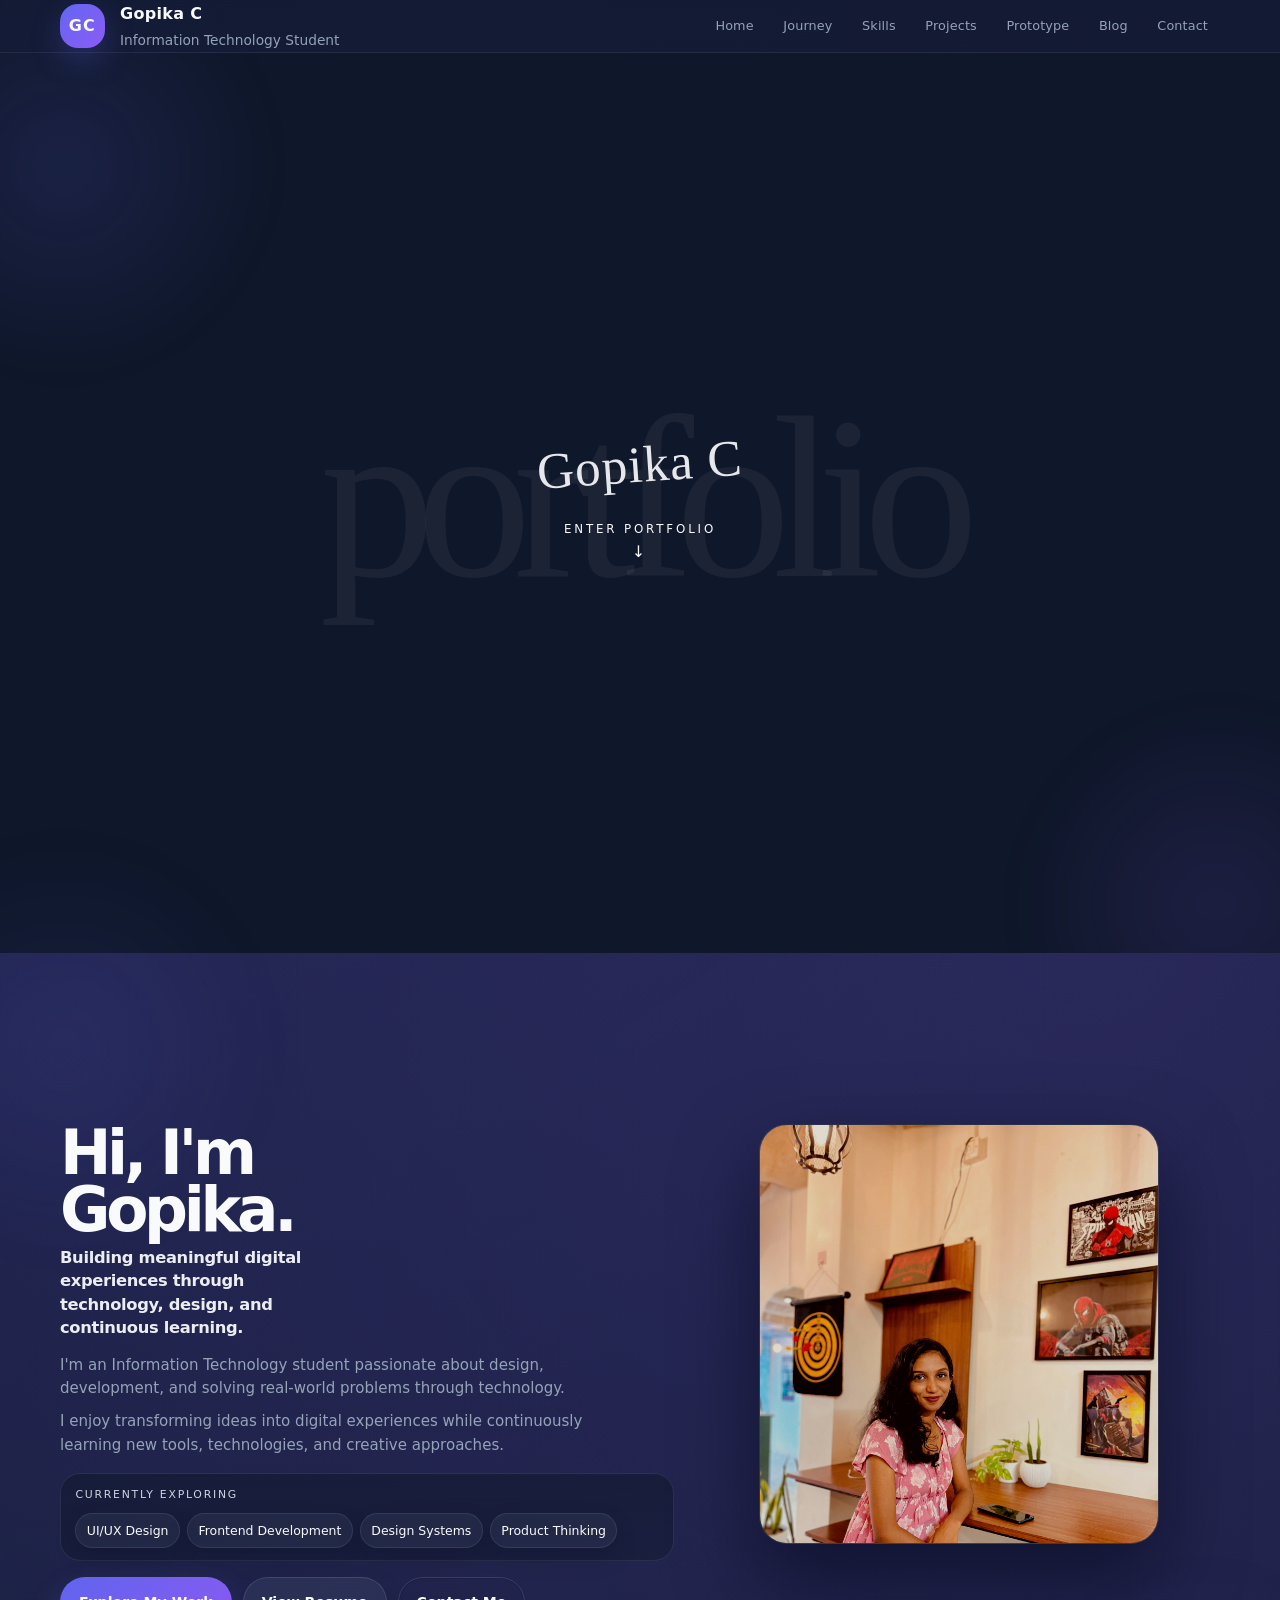
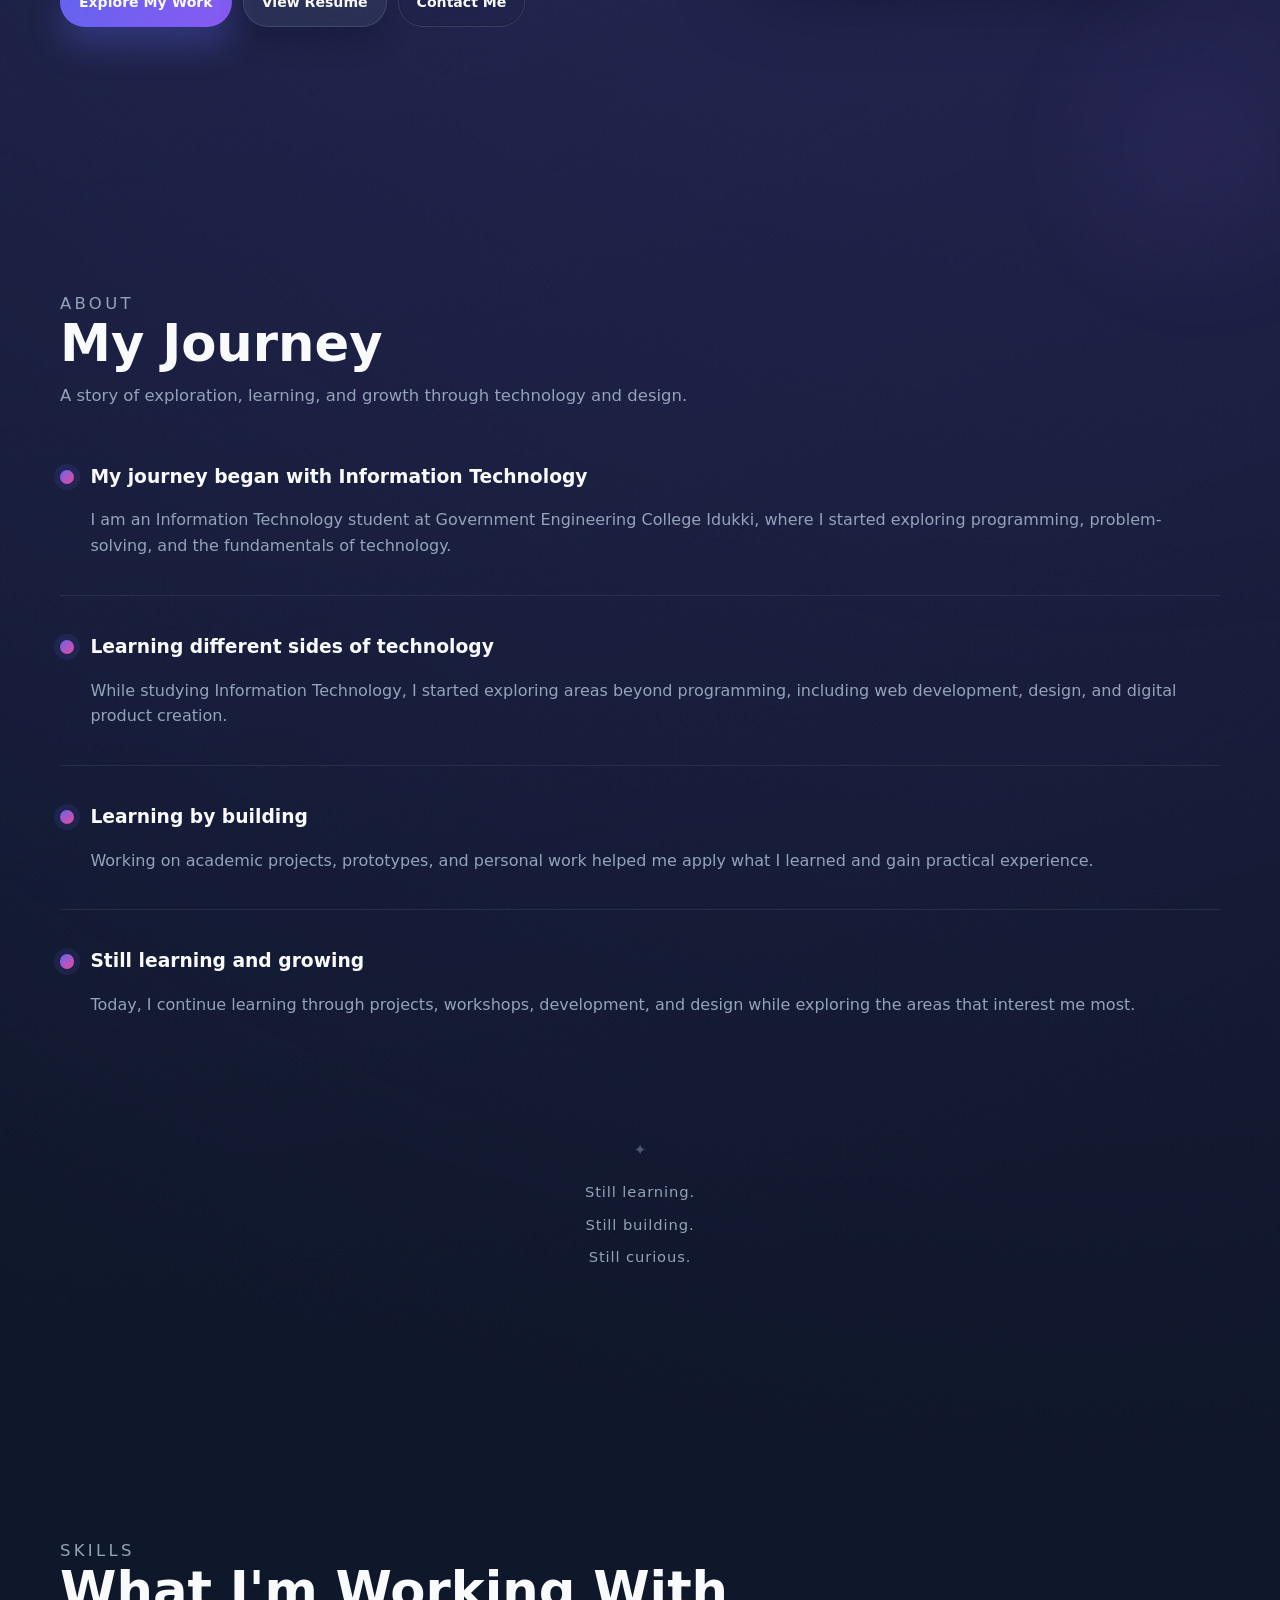
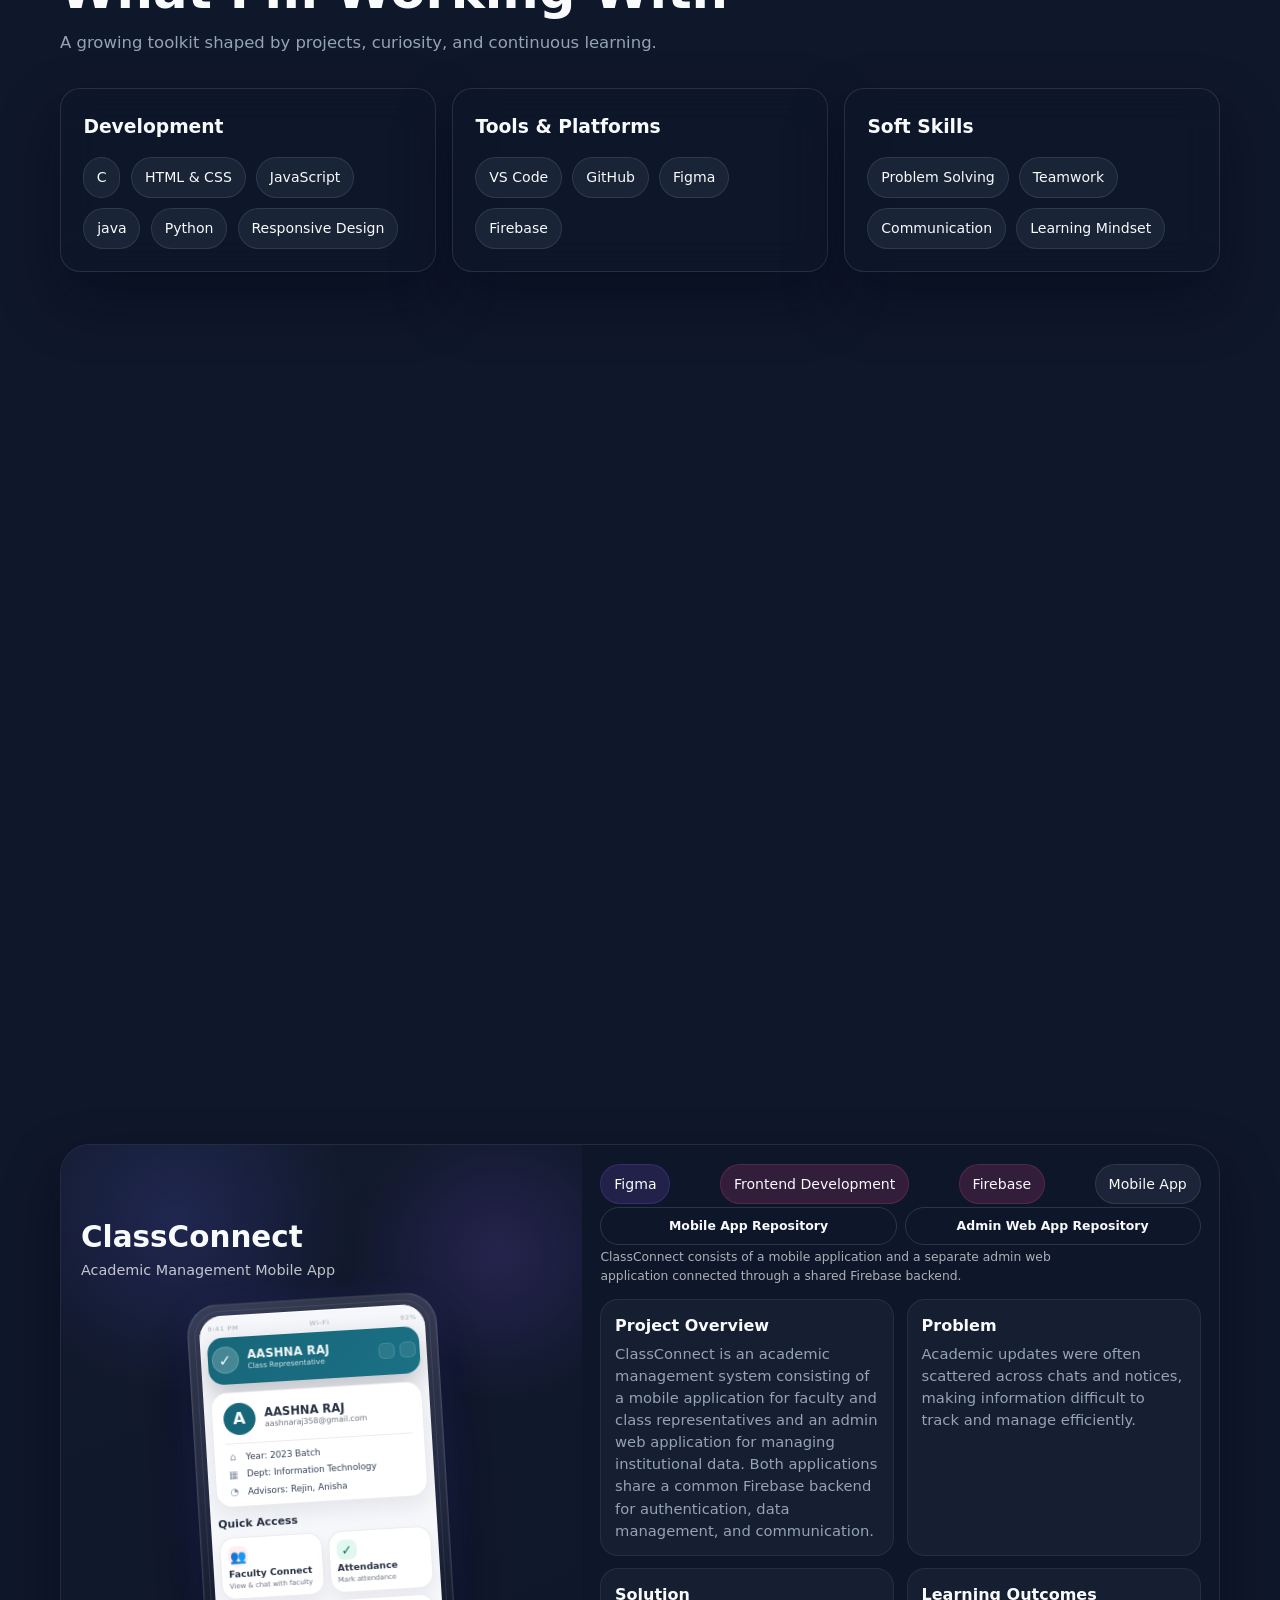
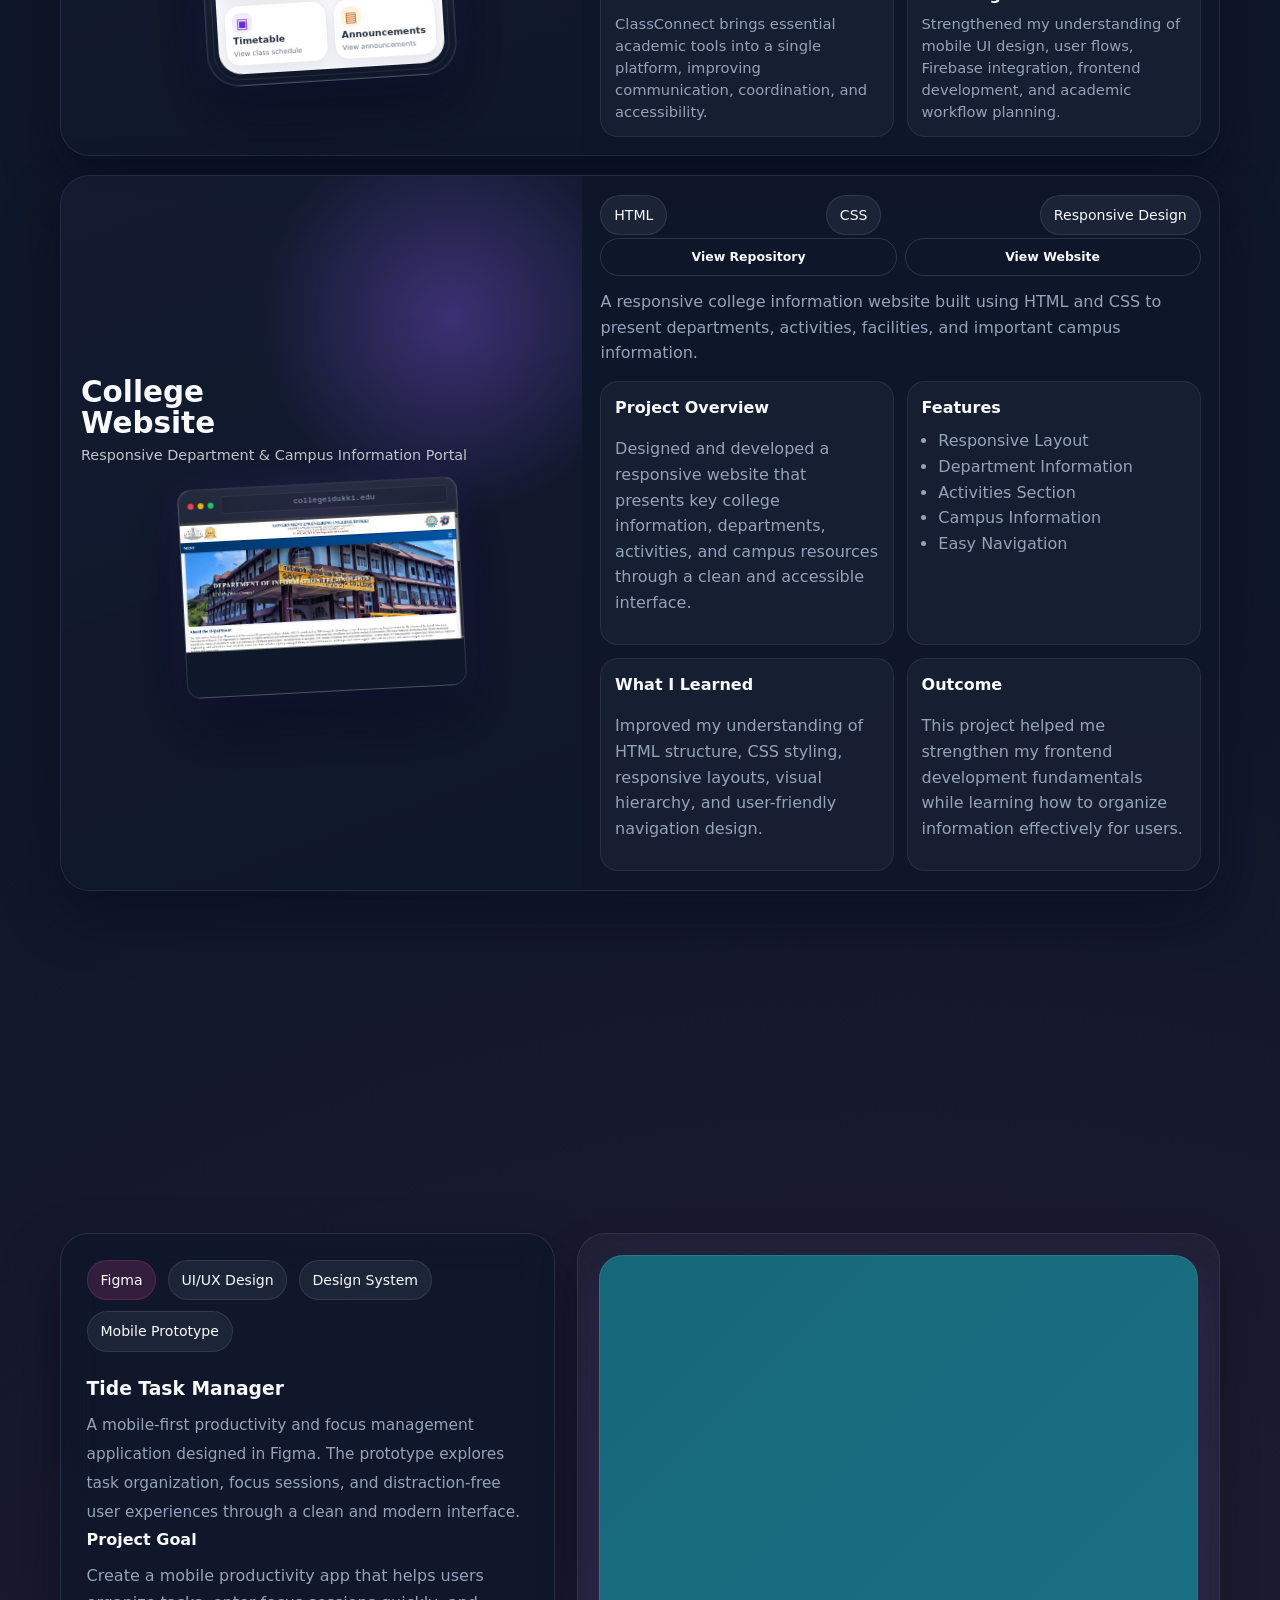
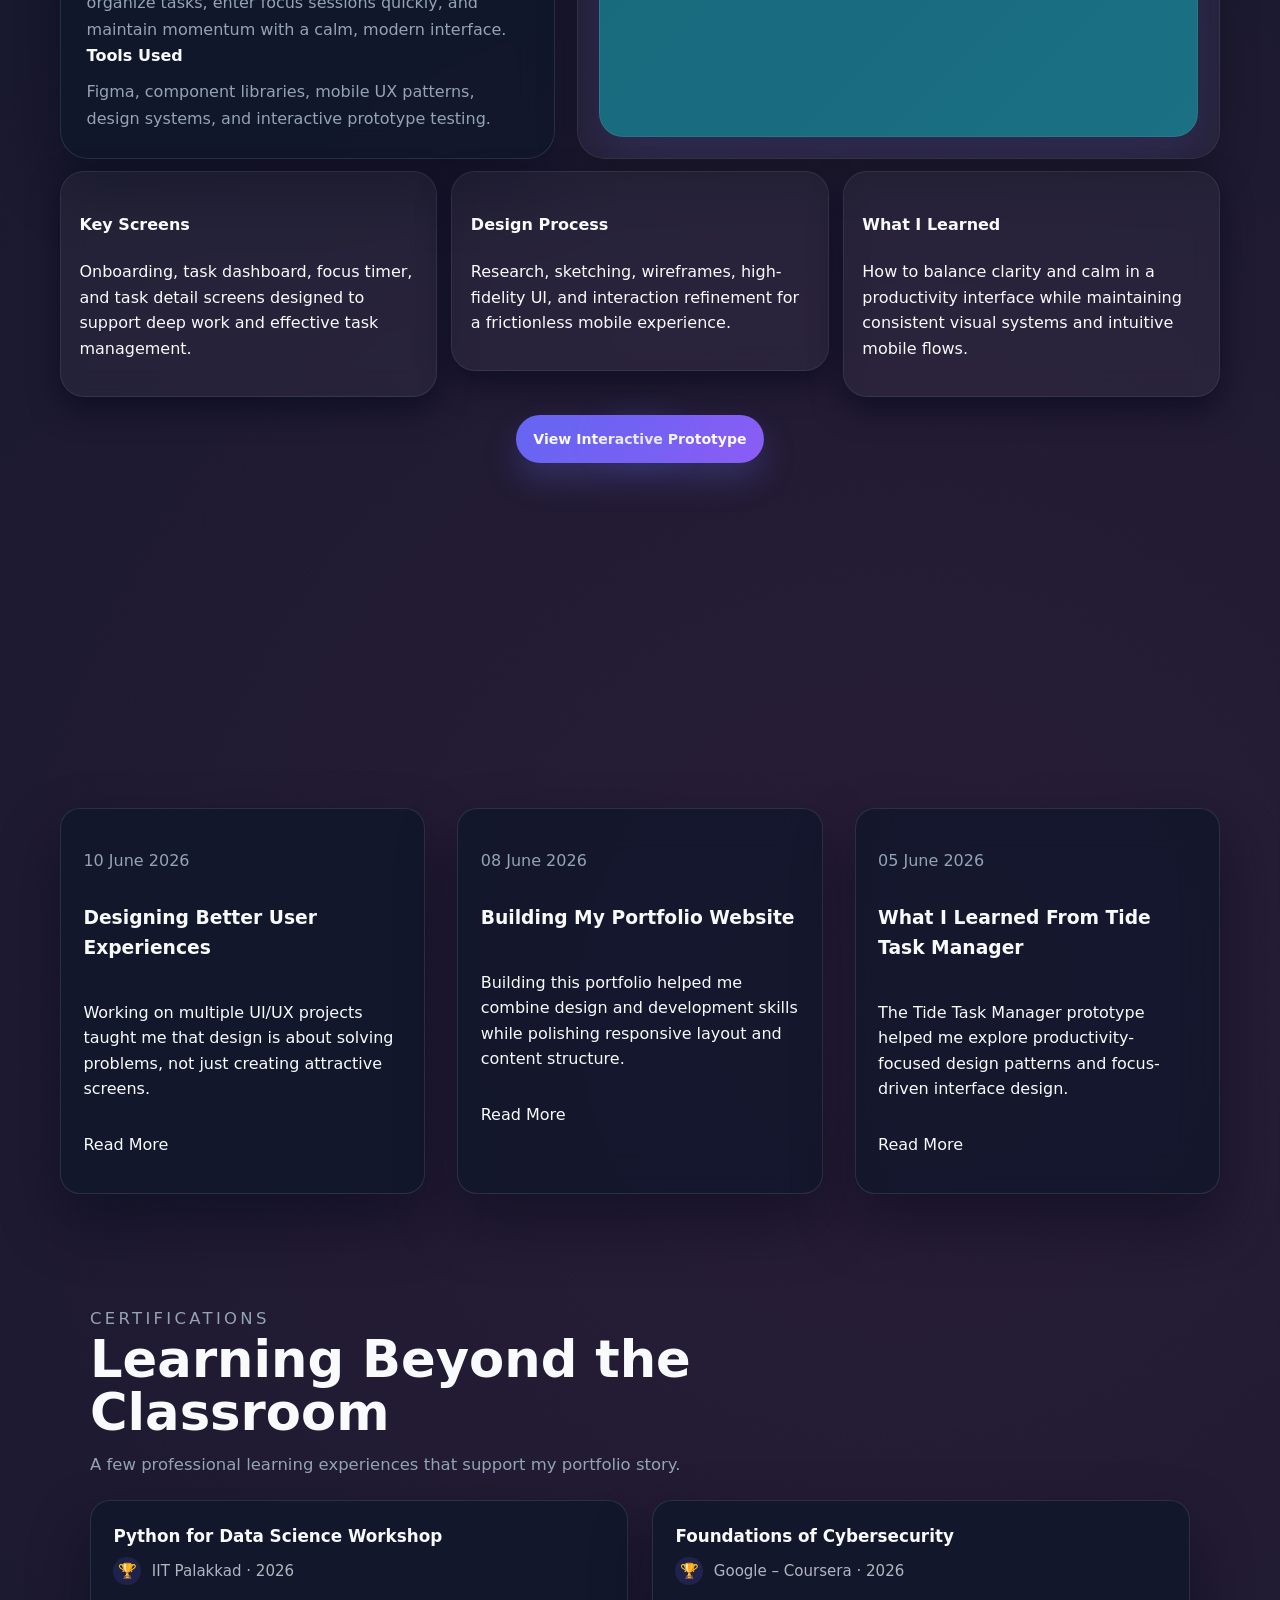
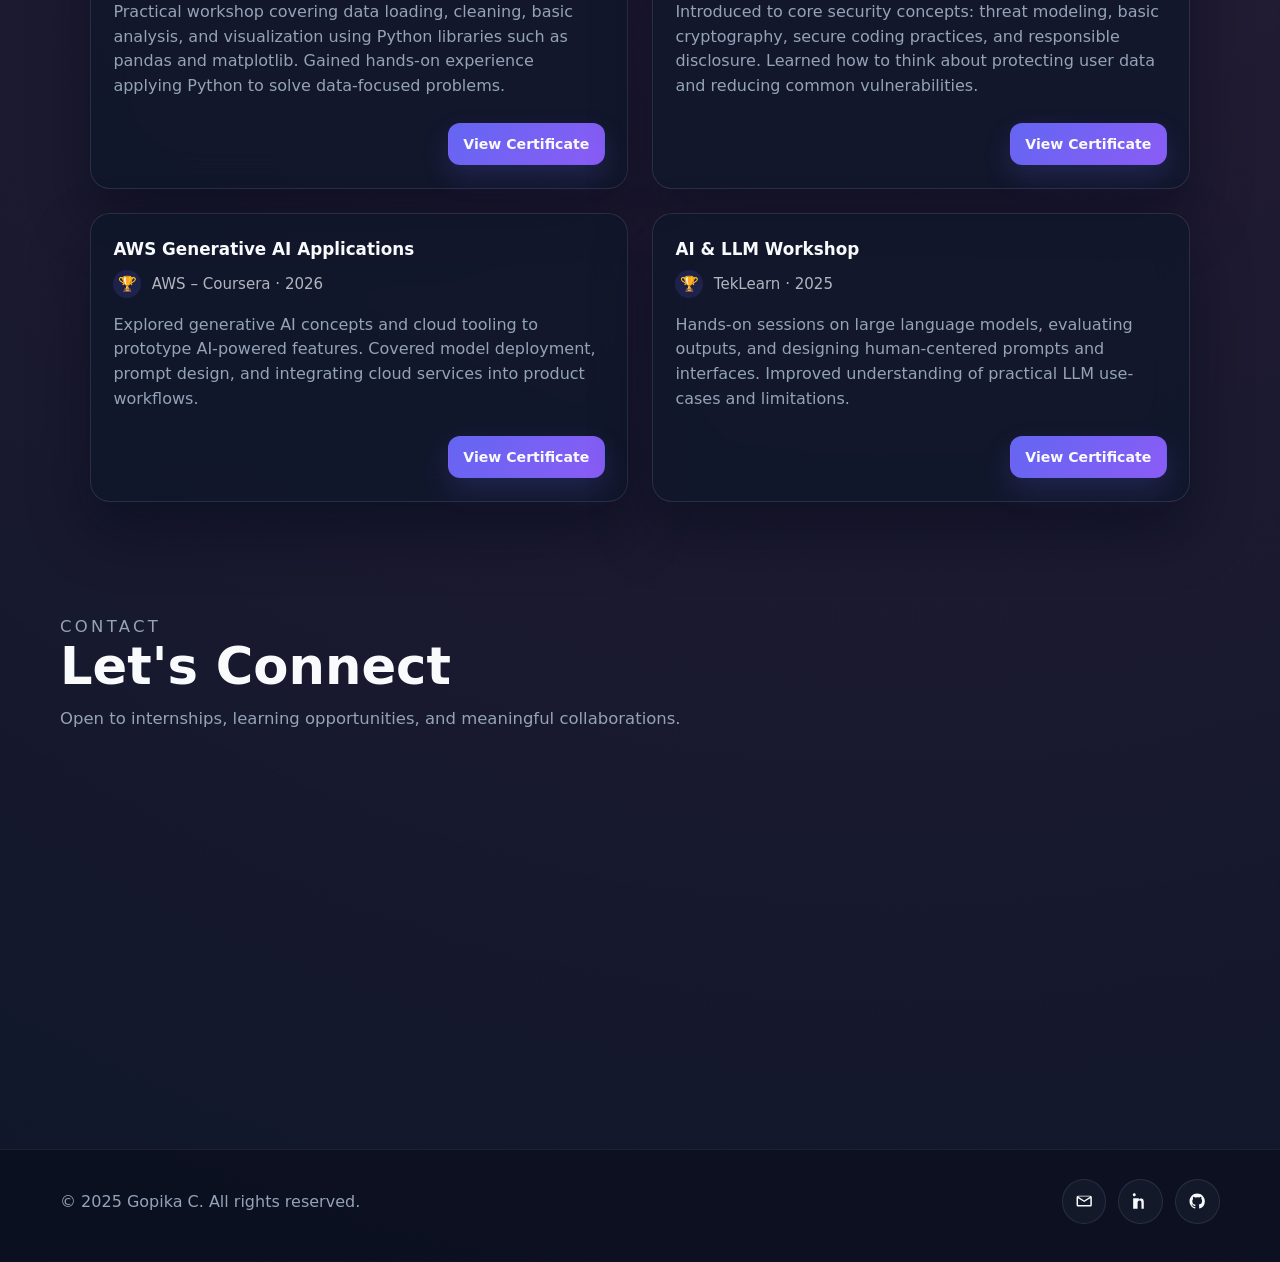
==== index.html @ 1e2a03e3 "Initial portfolio" ====
<!DOCTYPE html>
<html lang="en">
<head>
  <meta charset="UTF-8" />
  <meta name="viewport" content="width=device-width, initial-scale=1.0" />
  <meta name="description" content="Gopika C Portfolio - Information Technology student exploring UI/UX design, frontend development, and digital product creation." />
  <title>Gopika C Portfolio</title>
  <link rel="stylesheet" href="style.css" />
</head>
<body>
  <div id="loader" class="loader" aria-hidden="true">
    <div class="loader__ring"></div>
    <p>Gopika C Portfolio</p>
  </div>

  <a class="skip-link" href="#main-content">Skip to content</a>

  <header class="site-header" id="top">
    <div class="container header-inner">
      <a class="brand" href="#hero" aria-label="Go to top">
        <span class="brand-mark">GC</span>
        <span class="brand-text">
          <strong>Gopika C</strong>
          <span>Information Technology Student</span>
        </span>
      </a>

      <button class="nav-toggle" type="button" aria-expanded="false" aria-controls="primary-navigation">
        <span></span>
        <span></span>
        <span></span>
        <span class="sr-only">Toggle navigation</span>
      </button>

      <nav class="site-nav" id="primary-navigation" aria-label="Primary navigation">
        <a href="#hero" class="nav-link active">Home</a>
        <a href="#about" class="nav-link">Journey</a>
        <a href="#skills" class="nav-link">Skills</a>
        <a href="#projects" class="nav-link">Projects</a>
        <a href="#prototype" class="nav-link">Prototype</a>
        <a href="#blog" class="nav-link">Blog</a>
        <a href="#contact" class="nav-link">Contact</a>
      </nav>
    </div>
  </header>

  <main id="main-content">
    <section class="cover-section" id="cover" aria-label="Portfolio cover">
      <div class="cover-layout">
        <!-- <p class="cover-kicker">Portfolio 2026</p> -->
        <p class="background-text" aria-hidden="true">portfolio</p>

        <div class="cover-copy">
          <p class="cover-signature">Gopika C</p>
          <a class="enter-btn" href="#hero">
            <span>Enter Portfolio</span>
            <span class="arrow">↓</span>
          </a>
        </div>
      </div>
    </section>

    <section class="hero section" id="hero">
      <div class="container hero-grid">
        <div class="hero-copy reveal">
          <!-- <p class="hero-badge">Information Technology Student • UI/UX Explorer • Frontend Learner</p> -->
          <h1 class="hero-title"> 
            <span class="hero-title__eyebrow">Hi, I'm Gopika.</span>
            <span class="hero-title__lead">Building meaningful digital experiences through technology, design, and continuous learning.</span>
          </h1>
          <div class="hero-intro">
            <p>I'm an Information Technology student passionate about design, development, and solving real-world problems through technology.</p>
            <p>I enjoy transforming ideas into digital experiences while continuously learning new tools, technologies, and creative approaches.</p>
          </div>

          <div class="hero-exploring" aria-label="Currently exploring">
            <p>Currently Exploring</p>
            <ul>
              <li>UI/UX Design</li>
              <li>Frontend Development</li>
              <li>Design Systems</li>
              <li>Product Thinking</li>
            </ul>
          </div>

          <div class="hero-actions">
            <a class="btn hero-btn hero-btn--primary" href="#projects">Explore My Work</a>
            <a class="btn hero-btn hero-btn--secondary" href="assets/resume.pdf" target="_blank" rel="noopener">
              View Resume
            </a>
            <a class="btn hero-btn hero-btn--outline" href="#contact">Contact Me</a>
          </div>
        </div>

        <div class="hero-visual reveal">
          <div class="portrait-frame portrait-frame--hero">
            <span class="portrait-glow" aria-hidden="true"></span>
            <img src="assets/profile.jpg" alt="Portrait of Gopika C" class="portrait-image" id="portrait-image" />
           
          </div>
        </div>
      </div>
    </section>

    <section class="section" id="about">
      <div class="container">
        <div class="section-heading reveal">
          <p class="eyebrow">About</p>
          <h2>My Journey</h2>
          <p>A story of exploration, learning, and growth through technology and design.</p>
        </div>

        <div class="timeline reveal">
          <article class="timeline-item">
            <span class="timeline-dot"></span>
            <div>
              <h3>My journey began with Information Technology</h3>
              <p>I am an Information Technology student at Government Engineering College Idukki, where I started exploring programming, problem-solving, and the fundamentals of technology.</p>
            </div>
          </article>
          <article class="timeline-item">
            <span class="timeline-dot"></span>
            <div>
              <h3>Learning different sides of technology</h3>
              <p>While studying Information Technology, I started exploring areas beyond programming, including web development, design, and digital product creation.</p>
            </div>
          </article>
          <article class="timeline-item">
            <span class="timeline-dot"></span>
            <div>
              <h3>Learning by building</h3>
              <p>Working on academic projects, prototypes, and personal work helped me apply what I learned and gain practical experience.</p>
            </div>
          </article>
          <article class="timeline-item">
            <span class="timeline-dot"></span>
            <div>
              <h3>Still learning and growing</h3>
              <p>Today, I continue learning through projects, workshops, development, and design while exploring the areas that interest me most.</p>
            </div>
          </article>
        </div>

        <div class="journey-closing reveal" aria-label="Journey closing statement">
          <div class="journey-closing__star" aria-hidden="true">✦</div>
          <p>Still learning.</p>
          <p>Still building.</p>
          <p>Still curious.</p>
        </div>
      </div>
    </section>

    <section class="section" id="skills">
      <div class="container">
        <div class="section-heading reveal">
          <p class="eyebrow">Skills</p>
          <h2>What I'm Working With</h2>
          <p>A growing toolkit shaped by projects, curiosity, and continuous learning.</p>
        </div>

        <div class="skills-grid">
          <article class="skill-card glass-card reveal">
            <h3>Development</h3>
            <ul class="chip-list">
              <li>C</li>
              <li>HTML & CSS</li>
        
              <li>JavaScript</li>
              <li>java</li>
              <li>Python </li>
               <li>Responsive Design</li>
            </ul>
          </article>
          <article class="skill-card glass-card reveal">
            <h3>Tools & Platforms</h3>
            <ul class="chip-list">
              <li>VS Code</li>
              <li>GitHub</li>
              <li>Figma</li>
              <li>Firebase</li>
            
            </ul>
          </article>
          <article class="skill-card glass-card reveal">
            <h3>Soft Skills</h3>
            <ul class="chip-list">
              <li>Problem Solving</li>
              <li>Teamwork</li>
              <li>Communication</li>
              <li>Learning Mindset</li>
            </ul>
          </article>
        </div>
      </div>
    </section>

    <section class="section" id="education">
      <div class="container">
        <div class="section-heading reveal">
          <p class="eyebrow">Education</p>
          <h2>Education</h2>
        </div>

        <article class="education-card glass-card reveal">
          <div class="education-card__header">
            <div>
              <p class="education-institution">Government Engineering College Idukki</p>
              <p class="education-institution">2023 - 2027</p>
              
              <h3>Bachelor of Technology in Information Technology</h3>
            </div>
            <!-- <span class="badge">2023 - 2027</span> -->
          </div>
          <div class="education-meta">
            <p class="education-annotation"><strong>Final Year B.Tech Student · APJ Abdul Kalam Technological University</strong></p>
          </div>
        </article>
      </div>
    </section>

    <section class="section" id="projects">
      <div class="container">
        <div class="section-heading reveal">
          <p class="eyebrow">Featured Projects</p>
          <h2>Things I've Built</h2>
          <p>Projects I've worked on during my learning journey.</p>
        </div>

        <div class="projects-stack">
          <article class="project-card featured reveal">
            <div class="project-visual project-visual--classconnect">
              <div class="classconnect-hero-copy">
                <!-- <div class="project-visual__badge">Mobile Academic Platform</div> -->
                <h3>ClassConnect</h3>
                <p>Academic Management Mobile App</p>
              </div>

              <div class="classconnect-device-wrap">
                <div class="classconnect-glow" aria-hidden="true"></div>
                <div class="phone-mockup" role="img" aria-label="ClassConnect dashboard preview">
                  <div class="phone-mockup__frame">
                    <div class="phone-mockup__screen">
                      <div class="dashboard-shot">
                        <div class="dashboard-shot__statusbar">
                          <span>9:41 PM</span>
                          <span>Wi-Fi</span>
                          <span>92%</span>
                        </div>

                        <div class="dashboard-shot__topbar">
                          <div class="dashboard-shot__brand">
                            <span class="dashboard-shot__avatar">✓</span>
                            <div>
                              <strong>AASHNA RAJ</strong>
                              <p>Class Representative</p>
                            </div>
                          </div>
                          <div class="dashboard-shot__actions" aria-hidden="true">
                            <span></span>
                            <span></span>
                          </div>
                        </div>

                        <div class="dashboard-shot__profile">
                          <div class="dashboard-shot__profile-row">
                            <span class="dashboard-shot__initial">A</span>
                            <div>
                              <strong>AASHNA RAJ</strong>
                              <p>aashnaraj358@gmail.com</p>
                            </div>
                          </div>

                          <ul>
                            <li><span class="dashboard-shot__icon">⌂</span><span>Year: 2023 Batch</span></li>
                            <li><span class="dashboard-shot__icon">▦</span><span>Dept: Information Technology</span></li>
                            <li><span class="dashboard-shot__icon">◔</span><span>Advisors: Rejin, Anisha</span></li>
                          </ul>
                        </div>

                        <div class="dashboard-shot__quick">
                          <h4>Quick Access</h4>
                          <div class="dashboard-shot__grid">
                            <article>
                              <span class="dashboard-shot__tile dashboard-shot__tile--rose">👥</span>
                              <strong>Faculty Connect</strong>
                              <p>View & chat with faculty</p>
                            </article>
                            <article>
                              <span class="dashboard-shot__tile dashboard-shot__tile--emerald">✓</span>
                              <strong>Attendance</strong>
                              <p>Mark attendance</p>
                            </article>
                            <article>
                              <span class="dashboard-shot__tile dashboard-shot__tile--violet">▣</span>
                              <strong>Timetable</strong>
                              <p>View class schedule</p>
                            </article>
                            <article>
                              <span class="dashboard-shot__tile dashboard-shot__tile--amber">▤</span>
                              <strong>Announcements</strong>
                              <p>View announcements</p>
                            </article>
                          </div>
                        </div>
                      </div>
                    </div>
                  </div>
                </div>

              </div>
            </div>
            <div class="project-content">
              <div class="project-topline">
                 <span class="badge badge--secondary">Figma</span>
                <span class="badge badge--accent">Frontend Development</span>
               <span class="badge badge--accent">Firebase</span>
                <span class="badge">Mobile App</span>
              </div>
              <div class="project-actions project-actions--compact" aria-label="Project links">
              
                <a class="btn btn-secondary btn-secondary--ghost" href="https://github.com/cgopika/classconnect-mobile">Mobile App Repository</a>
                <a class="btn btn-secondary btn-secondary--ghost" href="https://github.com/cgopika/classconnect-admin">Admin Web App Repository</a>
              </div>
              <p class="classconnect-note">ClassConnect consists of a mobile application and a separate admin web application connected through a shared Firebase backend.</p>
              <!-- <p class="project-description">A mobile-based academic management platform designed for faculty and class representatives to simplify everyday coordination.</p> -->

              <div class="project-grid-insights">
                <section>
                  <h4>Project Overview</h4>
                  <p>ClassConnect is an academic management system consisting of a mobile application for faculty and class representatives and an admin web application for managing institutional data. Both applications share a common Firebase backend for authentication, data management, and communication.</p>
                </section>
                <section>
                  <h4>Problem</h4>
                  <p>Academic updates were often scattered across chats and notices, making information difficult to track and manage efficiently.</p>
                </section>
                <section>
                  <h4>Solution</h4>
                  <p>ClassConnect brings essential academic tools into a single platform, improving communication, coordination, and accessibility.</p>
                </section>
                
                <section>
                  <h4>Learning Outcomes</h4>
                  <p>Strengthened my understanding of mobile UI design, user flows, Firebase integration, frontend development, and academic workflow planning.</p>
                </section>
              </div>
            </div>
          </article>

          <article class="project-card reveal">
            <div class="project-visual project-visual--college">
              <div class="college-hero-copy">
              
                <h3>College Website</h3>
                <p>Responsive Department & Campus Information Portal</p>
              </div>

              <div class="college-device-wrap">
                <div class="college-glow" aria-hidden="true"></div>
                <div class="desktop-mockup" role="img" aria-label="College Website preview">
                  <div class="desktop-mockup__frame">
                    <div class="desktop-mockup__toolbar">
                      <div class="desktop-mockup__toolbar-buttons">
                        <span></span>
                        <span></span>
                        <span></span>
                      </div>
                      <div class="desktop-mockup__urlbar">collegeidukki.edu</div>
                    </div>
                    <div class="desktop-mockup__screen">
                      <img src="assets/college-screenshot.png" alt="College Website preview" class="website-screenshot" />
                    </div>
                  </div>
                </div>
              </div>
            </div>
            <div class="project-content">
              <div class="project-topline">
                <span class="badge">HTML</span>
                <span class="badge">CSS</span>
                <span class="badge">Responsive Design</span>
               
              </div>
              <div class="project-actions project-actions--compact" aria-label="Project links">
                <a class="btn btn-secondary btn-secondary--ghost" href="https://github.com/Algorixxx/our-website">View Repository</a>
                <a class="btn btn-secondary btn-secondary--ghost" href="https://algorixxx.github.io/our-website/">View Website</a>
              </div>
              <p class="project-description">A responsive college information website built using HTML and CSS to present departments, activities, facilities, and important campus information.</p>

              <div class="project-grid-insights">
                <section>
                  <h4>Project Overview</h4>
                  <p>Designed and developed a responsive website that presents key college information, departments, activities, and campus resources through a clean and accessible interface.</p>
                </section>
                <section>
                  <h4>Features</h4>
                  <ul>
                    <li>Responsive Layout</li>
                    <li>Department Information</li>
                    <li>Activities Section</li>
                    <li>Campus Information</li>
                    <li>Easy Navigation</li>
                  </ul>
                </section>
                <section>
                  <h4>What I Learned</h4>
                  <p>Improved my understanding of HTML structure, CSS styling, responsive layouts, visual hierarchy, and user-friendly navigation design.</p>
                </section>
                <section>
                  <h4>Outcome</h4>
                  <p>This project helped me strengthen my frontend development fundamentals while learning how to organize information effectively for users.</p>
                </section>
              </div>
            </div>
          </article>

         
        </div>
      </div>
    </section>

    <section class="section" id="prototype">
      <div class="container">
        <div class="section-heading reveal">
          <p class="eyebrow">Design Case Study</p>
          <h2>Tide Task Manager</h2>
          <p>Mobile Productivity &amp; Focus App – UI/UX Design Prototype</p>
        </div>

        <div class="prototype-grid">
          <article class="prototype-copy glass-card reveal">
            <div class="prototype-badges">
              <span class="badge badge--accent">Figma</span>
              <span class="badge">UI/UX Design</span>
              <span class="badge">Design System</span>
              <span class="badge">Mobile Prototype</span>
            </div>

            <h3>Tide Task Manager</h3>
            <p class="prototype-intro">A mobile-first productivity and focus management application designed in Figma. The prototype explores task organization, focus sessions, and distraction-free user experiences through a clean and modern interface.</p>

            <div class="prototype-panel">
              <div class="prototype-panel__item">
                <h4>Project Goal</h4>
                <p>Create a mobile productivity app that helps users organize tasks, enter focus sessions quickly, and maintain momentum with a calm, modern interface.</p>
              </div>
              <div class="prototype-panel__item">
                <h4>Tools Used</h4>
                <p>Figma, component libraries, mobile UX patterns, design systems, and interactive prototype testing.</p>
              </div>
            </div>
          </article>

          <article class="prototype-frame glass-card reveal">
            <div class="prototype-embed">
              <iframe
                title="Tide Task Manager Prototype"
                width="100%"
                src="https://embed.figma.com/proto/rY5G1pmyxlEHYOaXg0K5FX/Tide---Task-Manager?node-id=13-21&p=f&scaling=scale-down&content-scaling=fixed&page-id=2%3A3&starting-point-node-id=13%3A21&embed-host=share"
                allowfullscreen
                loading="lazy">
              </iframe>
            </div>
          </article>
        </div>

        <div class="prototype-lower reveal">
          <article class="prototype-detail-card glass-card">
            <h4>Key Screens</h4>
            <p>Onboarding, task dashboard, focus timer, and task detail screens designed to support deep work and effective task management.</p>
          </article>

          <article class="prototype-detail-card glass-card">
            <h4>Design Process</h4>
            <p>Research, sketching, wireframes, high-fidelity UI, and interaction refinement for a frictionless mobile experience.</p>
          </article>

          <article class="prototype-detail-card glass-card">
            <h4>What I Learned</h4>
            <p>How to balance clarity and calm in a productivity interface while maintaining consistent visual systems and intuitive mobile flows.</p>
          </article>

          <div class="prototype-lower-actions">
            <a class="btn btn-primary" href="https://www.figma.com/proto/rY5G1pmyxlEHYOaXg0K5FX/Tide---Task-Manager?node-id=13-21" target="_blank" rel="noopener">View Interactive Prototype</a>
          </div>
        </div>

</div>
</div>
</section>
    

    <section class="section" id="blog">
      <div class="container">
        <div class="section-heading reveal">
          <p class="eyebrow">Blog</p>
          <h2>Learning in Public</h2>
          <p>Short reflections that make the portfolio feel active and evolving.</p>
        </div>

        <div class="blog-grid">
          <article class="blog-card glass-card reveal">
            <p class="blog-date">10 June 2026</p>
            <h3>Designing Better User Experiences</h3>
            <p>Working on multiple UI/UX projects taught me that design is about solving problems, not just creating attractive screens.</p>
            <button type="button" class="blog-toggle" aria-expanded="false">Read More</button>
            <div class="blog-card__expanded" aria-hidden="true">
              <p>Through projects such as a college website prototype and the Tide Task Manager app, I learned the importance of information hierarchy, spacing, and intuitive navigation.</p>
              <p>Every iteration improved my understanding of how users interact with digital products.</p>
            </div>
          </article>
          <article class="blog-card glass-card reveal">
            <p class="blog-date">08 June 2026</p>
            <h3>Building My Portfolio Website</h3>
            <p>Building this portfolio helped me combine design and development skills while polishing responsive layout and content structure.</p>
            <button type="button" class="blog-toggle" aria-expanded="false">Read More</button>
            <div class="blog-card__expanded" aria-hidden="true">
              <p>I learned how to create reusable components, improve responsiveness, and present projects professionally.</p>
              <p>The process also introduced me to GitHub workflows and deployment concepts.</p>
            </div>
          </article>
          <article class="blog-card glass-card reveal">
            <p class="blog-date">05 June 2026</p>
            <h3>What I Learned From Tide Task Manager</h3>
            <p>The Tide Task Manager prototype helped me explore productivity-focused design patterns and focus-driven interface design.</p>
            <button type="button" class="blog-toggle" aria-expanded="false">Read More</button>
            <div class="blog-card__expanded" aria-hidden="true">
              <p>Creating onboarding screens, task management interfaces, and focus session experiences improved my ability to design consistent user flows.</p>
              <p>The project strengthened my confidence in Figma and design system thinking.</p>
            </div>
          </article>
        </div>
      </div>
    </section>

    <section class="section" id="certifications">
      <div class="container">
        <div class="section-heading reveal">
          <p class="eyebrow">Certifications</p>
          <h2>Learning Beyond the Classroom</h2>
          <p>A few professional learning experiences that support my portfolio story.</p>
        </div>

        <div class="cert-grid">
          <article class="cert-card glass-card reveal">
            <h3>Python for Data Science Workshop</h3>
            <div class="cert-card__meta">
              <span class="cert-card__icon" aria-hidden="true">🏆</span>
              <span>IIT Palakkad · 2026</span>
            </div>
            <p>Practical workshop covering data loading, cleaning, basic analysis, and visualization using Python libraries such as pandas and matplotlib. Gained hands-on experience applying Python to solve data-focused problems.</p>
            <div class="cert-actions">
              <a class="btn btn-cert" href="assets/certs/python-data-workshop.jpeg" target="_blank" rel="noopener">View Certificate</a>
            </div>
          </article>

          <article class="cert-card glass-card reveal">
            <h3>Foundations of Cybersecurity</h3>
            <div class="cert-card__meta">
              <span class="cert-card__icon" aria-hidden="true">🏆</span>
              <span>Google – Coursera · 2026</span>
            </div>
            <p>Introduced to core security concepts: threat modeling, basic cryptography, secure coding practices, and responsible disclosure. Learned how to think about protecting user data and reducing common vulnerabilities.</p>
            <div class="cert-actions">
              <a class="btn btn-cert" href="assets/certs/foundations-cybersecurity.pdf" target="_blank" rel="noopener">View Certificate</a>
            </div>
          </article>

          <article class="cert-card glass-card reveal">
            <h3>AWS Generative AI Applications</h3>
            <div class="cert-card__meta">
              <span class="cert-card__icon" aria-hidden="true">🏆</span>
              <span>AWS – Coursera · 2026</span>
            </div>
            <p>Explored generative AI concepts and cloud tooling to prototype AI-powered features. Covered model deployment, prompt design, and integrating cloud services into product workflows.</p>
            <div class="cert-actions">
              <a class="btn btn-cert" href="assets/certs/aws-generative-ai.pdf" target="_blank" rel="noopener">View Certificate</a>
            </div>
          </article>

          <article class="cert-card glass-card reveal">
            <h3>AI & LLM Workshop</h3>
            <div class="cert-card__meta">
              <span class="cert-card__icon" aria-hidden="true">🏆</span>
              <span>TekLearn · 2025</span>
            </div>
            <p>Hands-on sessions on large language models, evaluating outputs, and designing human-centered prompts and interfaces. Improved understanding of practical LLM use-cases and limitations.</p>
            <div class="cert-actions">
              <a class="btn btn-cert" href="assets/certs/ai-llm-workshop.pdf" target="_blank" rel="noopener">View Certificate</a>
            </div>
          </article>
        </div>
      </div>
    </section>

    <section class="section" id="contact">
      <div class="container">
        <div class="section-heading reveal">
          <p class="eyebrow">Contact</p>
          <h2>Let's Connect</h2>
          <p>Open to internships, learning opportunities, and meaningful collaborations.</p>
        </div>

        <div class="contact-grid">
          <article class="contact-info glass-card reveal">
            <h3>Reach Out</h3>
            <ul class="contact-list">
              <li>
                <span>Email</span>
                <a href="mailto:gopikagop724@gmail.com">gopikagop724@gmail.com</a>
              </li>
              <li>
                <span>LinkedIn</span>
               
                <a href="https://www.linkedin.com/in/gopika-c724" target="_blank" rel="noopener">linkedin.com/in/gopika-c724</a>
              </li>
              <li>
                <span>GitHub</span>
               
                <a href="https://github.com/cgopika" target="_blank" rel="noopener">github.com/cgopika</a>
              </li>
            </ul>
          </article>

         
        </div>
      </div>
    </section>
  </main>

  <footer class="site-footer">
    <div class="container footer-inner">
      <p>© 2025 Gopika C. All rights reserved.</p>
      <div class="footer-links" aria-label="Social links">
       
        <a href="mailto:gopikagop724@gmail.com" aria-label="Email">
          <svg viewBox="0 0 24 24" aria-hidden="true"><path d="M4 5h16a2 2 0 0 1 2 2v10a2 2 0 0 1-2 2H4a2 2 0 0 1-2-2V7a2 2 0 0 1 2-2Zm0 3v9h16V8l-8 5-8-5Zm8 3 8-5H4l8 5Z"/></svg>
        </a>
        <a href="https://www.linkedin.com/in/gopika-c724"
   aria-label="LinkedIn"
   target="_blank"
   rel="noopener">
  <svg viewBox="0 0 24 24" aria-hidden="true">
    <path fill="currentColor"
      d="M4.98 3.5C4.98 4.6 4.1 5.5 3 5.5S1.02 4.6 1.02 3.5 1.9 1.5 3 1.5s1.98.9 1.98 2zM1.5 8h3V22h-3V8zm4.5 0h2.88v1.91h.04c.4-.76 1.38-1.56 2.84-1.56 3.04 0 3.6 2 3.6 4.59V22h-3v-7.12c0-1.7-.03-3.88-2.36-3.88-2.36 0-2.72 1.84-2.72 3.75V22h-3V8z"/>
  </svg>
</a>
        <a href="https://github.com/cgopika" aria-label="GitHub" target="_blank" rel="noopener">
  <svg viewBox="0 0 24 24" aria-hidden="true">
    <path fill="currentColor"
      d="M12 2C6.48 2 2 6.48 2 12c0 4.42 2.87 8.17 6.84 9.49.5.09.66-.22.66-.48v-1.69c-2.78.6-3.37-1.19-3.37-1.19-.45-1.15-1.11-1.45-1.11-1.45-.91-.62.07-.61.07-.61 1 .07 1.53 1.03 1.53 1.03.89 1.52 2.33 1.08 2.9.83.09-.65.35-1.08.63-1.33-2.22-.25-4.55-1.11-4.55-4.93 0-1.09.39-1.99 1.03-2.69-.1-.25-.45-1.28.1-2.67 0 0 .84-.27 2.75 1.03A9.56 9.56 0 0 1 12 6.8c.85 0 1.71.11 2.51.34 1.91-1.3 2.75-1.03 2.75-1.03.55 1.39.2 2.42.1 2.67.64.7 1.03 1.6 1.03 2.69 0 3.83-2.33 4.68-4.56 4.93.36.31.68.92.68 1.85v2.74c0 .27.18.58.67.48A10.01 10.01 0 0 0 22 12c0-5.52-4.48-10-10-10z"/>
  </svg>
</a>

  <script src="script.js" defer></script>
</body>
</html>
---- style.css ----
:root {
  --bg: #0f172a;
  --bg-elevated: rgba(15, 23, 42, 0.72);
  --bg-card: rgba(15, 23, 42, 0.84);
  --primary: #6366f1;
  --secondary: #8b5cf6;
  --accent: #ec4899;
  --text: #f8fafc;
  --muted: #94a3b8;
  --success: #22c55e;
  --border: rgba(148, 163, 184, 0.18);
  --shadow: 0 28px 60px rgba(2, 6, 23, 0.45);
  --radius-lg: 28px;
  --radius-md: 20px;
  --radius-sm: 14px;
}

* {
  box-sizing: border-box;
}

html {
  scroll-behavior: smooth;
}

body {
  margin: 0;
  font-family: "Segoe UI", "Inter", system-ui, -apple-system, BlinkMacSystemFont, sans-serif;
  background:
    radial-gradient(circle at top left, rgba(99, 102, 241, 0.18), transparent 32%),
    radial-gradient(circle at 85% 10%, rgba(139, 92, 246, 0.16), transparent 26%),
    radial-gradient(circle at 70% 80%, rgba(236, 72, 153, 0.12), transparent 28%),
    var(--bg);
  color: var(--text);
  line-height: 1.6;
  overflow-x: hidden;
}

body::before,
body::after {
  content: "";
  position: fixed;
  inset: auto;
  pointer-events: none;
  z-index: -1;
  filter: blur(120px);
  opacity: 0.45;
}

body::before {
  width: 24rem;
  height: 24rem;
  left: -8rem;
  top: 8rem;
  background: rgba(99, 102, 241, 0.18);
}

body::after {
  width: 20rem;
  height: 20rem;
  right: -7rem;
  bottom: 12rem;
  background: rgba(236, 72, 153, 0.16);
}

img {
  max-width: 100%;
  display: block;
}

a {
  color: inherit;
  text-decoration: none;
}

button,
input,
textarea {
  font: inherit;
}

.container {
  width: min(1160px, calc(100% - 2rem));
  margin: 0 auto;
}

.section {
  padding: 6rem 0;
}

.section-heading {
  max-width: 760px;
  margin-bottom: 2rem;
}

.section-heading h2 {
  margin: 0 0 0.75rem;
  font-size: clamp(2rem, 4vw, 3.4rem);
  line-height: 1.05;
}

.section-heading p {
  margin: 0;
  color: var(--muted);
  font-size: 1.03rem;
}

.eyebrow {
  margin: 0 0 0.6rem;
  text-transform: uppercase;
  letter-spacing: 0.2em;
  font-size: 0.78rem;
  color: rgba(248, 250, 252, 0.74);
}

.skip-link {
  position: absolute;
  left: 1rem;
  top: -4rem;
  background: var(--text);
  color: var(--bg);
  padding: 0.65rem 1rem;
  border-radius: 999px;
  z-index: 1000;
  transition: top 0.2s ease;
}

.skip-link:focus {
  top: 1rem;
}

.sr-only {
  position: absolute;
  width: 1px;
  height: 1px;
  padding: 0;
  margin: -1px;
  overflow: hidden;
  clip: rect(0, 0, 0, 0);
  white-space: nowrap;
  border: 0;
}

.loader {
  position: fixed;
  inset: 0;
  z-index: 9999;
  display: grid;
  place-items: center;
  gap: 1rem;
  background: #08101f;
  transition: opacity 0.5s ease, visibility 0.5s ease;
}

.loader.is-hidden {
  opacity: 0;
  visibility: hidden;
}

.loader__ring {
  width: 4rem;
  height: 4rem;
  border-radius: 50%;
  border: 2px solid rgba(248, 250, 252, 0.15);
  border-top-color: var(--primary);
  border-right-color: var(--secondary);
  animation: spin 1s linear infinite;
}

.loader p {
  margin: 0;
  color: rgba(248, 250, 252, 0.8);
  letter-spacing: 0.12em;
  text-transform: uppercase;
  font-size: 0.85rem;
}

.site-header {
  position: sticky;
  top: 0;
  z-index: 120;
  backdrop-filter: blur(20px);
  background: rgba(15, 23, 42, 0.74);
  border-bottom: 1px solid rgba(148, 163, 184, 0.12);
}

.header-inner {
  min-height: 52px;
  display: flex;
  align-items: center;
  justify-content: space-between;
  gap: 1rem;
}

.brand {
  display: inline-flex;
  align-items: center;
  gap: 0.95rem;
}

.brand-mark {
  width: 2.8rem;
  height: 2.8rem;
  display: grid;
  place-items: center;
  border-radius: 18px;
  background: linear-gradient(135deg, var(--primary), var(--secondary));
  box-shadow: 0 12px 30px rgba(99, 102, 241, 0.25);
  font-weight: 700;
  letter-spacing: 0.08em;
}

.brand-text {
  display: grid;
  gap: 0.1rem;
}

.brand-text strong {
  font-size: 1rem;
  letter-spacing: 0.02em;
}

.brand-text span {
  color: var(--muted);
  font-size: 0.86rem;
}

.site-nav {
  display: flex;
  align-items: center;
  gap: 0.35rem;
  flex-wrap: wrap;
  justify-content: flex-end;
}

.nav-link {
  padding: 0.38rem 0.75rem;
  border-radius: 999px;
  color: var(--muted);
  font-size: 0.8rem;
  letter-spacing: 0.01em;
  transition: background 0.25s ease, color 0.25s ease, transform 0.25s ease;
}

.nav-link:hover,
.nav-link.active {
  color: var(--text);
  background: rgba(148, 163, 184, 0.12);
  transform: translateY(-1px);
}

.nav-toggle {
  display: none;
  width: 3rem;
  height: 3rem;
  border: 1px solid rgba(148, 163, 184, 0.2);
  border-radius: 14px;
  background: rgba(15, 23, 42, 0.65);
  color: var(--text);
  align-items: center;
  justify-content: center;
  gap: 0.3rem;
  flex-direction: column;
}

.nav-toggle span {
  display: block;
  width: 1.05rem;
  height: 2px;
  border-radius: 999px;
  background: currentColor;
}

.hero {
  display: flex;
  align-items: center;
  box-sizing: border-box;
  min-height: calc(100svh - 58px);
  padding-block: 0.95rem 0.8rem;
  position: relative;
  isolation: isolate;
}

/* Cover (full-screen intro) */
.cover-section {
  position: relative;
  min-height: 100vh;
  display: grid;
  place-items: center;
  overflow: hidden;
  background: var(--bg);
  color: var(--text);
  isolation: isolate;
}

.cover-section::before,
.cover-section::after {
  content: "";
  position: absolute;
  pointer-events: none;
  z-index: 0;
  border-radius: 50%;
}

.cover-section::before {
  width: 28rem;
  height: 28rem;
  left: -10rem;
  top: -7rem;
  background: radial-gradient(circle, rgba(99, 102, 241, 0.14), transparent 66%);
  filter: blur(20px);
}

.cover-section::after {
  width: 26rem;
  height: 26rem;
  right: -9rem;
  bottom: -10rem;
  background: radial-gradient(circle, rgba(139, 92, 246, 0.12), transparent 68%);
  filter: blur(22px);
}

.cover-layout {
  position: relative;
  z-index: 1;
  width: min(100% - 2rem, 1180px);
  min-height: 100vh;
  display: grid;
  grid-template-columns: 1fr;
  align-items: center;
  justify-items: center;
  gap: 1rem;
  padding: 2.5rem 0;
  text-align: center;
}

.cover-kicker {
  position: absolute;
  top: 2rem;
  left: 50%;
  transform: translateX(-50%);
  margin: 0;
  color: rgba(248, 250, 252, 0.72);
  text-transform: uppercase;
  letter-spacing: 0.28em;
  font-size: 0.74rem;
}

.background-text {
  position: absolute;
  left: 50%;
  top: 50%;
  transform: translate(-50%, -52%);
  margin: 0;
  font-family: "Iowan Old Style", "Palatino Linotype", "Book Antiqua", Georgia, serif;
  font-size: clamp(5rem, 18vw, 19rem);
  line-height: 0.88;
  letter-spacing: -0.08em;
  text-transform: lowercase;
  color: rgba(248, 250, 252, 0.055);
  user-select: none;
  white-space: nowrap;
}

.cover-copy {
  position: relative;
  z-index: 1;
  max-width: 32rem;
  justify-self: center;
  animation: cover-rise 0.9s ease both;
  display: grid;
  justify-items: center;
  gap: 1rem;
}

.cover-signature {
  margin: 0;
  font-family: "Brush Script MT", "Snell Roundhand", "Segoe Script", cursive;
  font-size: clamp(2.2rem, 4vw, 3.8rem);
  line-height: 1;
  letter-spacing: 0.02em;
  color: rgba(248, 250, 252, 0.92);
  transform: rotate(-4deg);
  transform-origin: left center;
}

.enter-btn {
  pointer-events: auto;
  display: inline-flex;
  flex-direction: column;
  align-items: center;
  gap: 0.35rem;
  margin-top: 0.45rem;
  color: var(--text);
  text-decoration: none;
  font-size: 0.74rem;
  letter-spacing: 0.24em;
  text-transform: uppercase;
  transition: transform 0.28s ease, opacity 0.28s ease;
  animation: cover-rise 1s ease both;
  animation-delay: 0.12s;
}

.enter-btn:hover {
  transform: translateY(-2px);
  opacity: 0.82;
}

.enter-btn .arrow {
  font-size: 1rem;
  line-height: 1;
  animation: cover-bounce 2s infinite;
}

.background-text {
  animation: cover-float-word 7s ease-in-out infinite;
}

.sparkle {
  position: absolute;
  z-index: 1;
  color: rgba(214, 203, 184, 0.78);
  font-size: 1.6rem;
  user-select: none;
  pointer-events: none;
  animation: cover-twinkle 5.5s ease-in-out infinite;
}

.sparkle-1 {
  top: 16%;
  left: 14%;
  font-size: 2.2rem;
}

.sparkle-2 {
  top: 66%;
  right: 15%;
  font-size: 1.2rem;
  animation-delay: 0.7s;
}

@keyframes cover-float-word {
  0%,
  100% {
    transform: translate(-50%, -52%) translateY(0);
  }

  50% {
    transform: translate(-50%, -52%) translateY(-10px);
  }
}

@keyframes cover-rise {
  from {
    opacity: 0;
    transform: translateY(16px);
  }

  to {
    opacity: 1;
    transform: translateY(0);
  }
}

@keyframes cover-bounce {
  0%,
  20%,
  50%,
  80%,
  100% {
    transform: translateY(0);
  }

  40% {
    transform: translateY(-8px);
  }

  60% {
    transform: translateY(-4px);
  }
}

@media (max-width: 980px) {
  .cover-layout {
    align-content: center;
    justify-items: center;
    gap: 1.5rem;
  }

  .cover-kicker {
    left: 50%;
    transform: translateX(-50%);
  }

  .background-text {
    top: 46%;
    font-size: clamp(4.5rem, 22vw, 12rem);
  }

  .prototype-embed iframe {
    height: 480px;
  }
}

@media (max-width: 720px) {
  .cover-layout {
    width: min(100% - 1.25rem, 1180px);
    padding: 2rem 0;
  }

  .cover-kicker {
    font-size: 0.68rem;
    letter-spacing: 0.22em;
  }

  .cover-signature {
    font-size: clamp(2rem, 8vw, 3rem);
  }

  .background-text {
    top: 50%;
    opacity: 0.9;
  }
}

@media (max-width: 560px) {
  .cover-layout {
    min-height: 100vh;
    padding-top: 3.5rem;
    padding-bottom: 2.5rem;
  }

  .enter-btn {
    margin-top: 1rem;
  }
}

.hero::before,
.hero::after {
  content: "";
  position: absolute;
  pointer-events: none;
  z-index: 0;
  filter: blur(28px);
  opacity: 0.65;
}

.hero::before {
  width: 28rem;
  height: 28rem;
  left: -10rem;
  top: -8rem;
  background: radial-gradient(circle, rgba(99, 102, 241, 0.16), transparent 68%);
}

.hero::after {
  width: 24rem;
  height: 24rem;
  right: -7rem;
  bottom: -9rem;
  background: radial-gradient(circle, rgba(139, 92, 246, 0.12), transparent 70%);
}

.hero > .container {
  position: relative;
  z-index: 1;
}

.hero-grid {
  display: grid;
  grid-template-columns: 1.08fr 0.92fr;
  gap: 1.45rem;
  align-items: center;
}

.hero-copy {
  padding-block: 0;
  max-width: 40rem;
}

.hero-badge {
  display: inline-flex;
  align-items: center;
  padding: 0.62rem 0.95rem;
  border-radius: 999px;
  border: 1px solid rgba(148, 163, 184, 0.22);
  background: linear-gradient(180deg, rgba(15, 23, 42, 0.7), rgba(15, 23, 42, 0.48));
  backdrop-filter: blur(16px);
  box-shadow: 0 10px 24px rgba(2, 6, 23, 0.24);
  color: #cbd5e1;
  font-size: 0.79rem;
  letter-spacing: 0.09em;
  margin: 0 0 0.9rem;
  text-transform: uppercase;
}

.hero-title {
  margin: 0;
  display: grid;
  gap: 0.45rem;
  max-width: 22rem;
}

.hero-title__eyebrow {
  display: block;
  font-size: clamp(2.9rem, 4.8vw, 4.35rem);
  line-height: 0.94;
  letter-spacing: -0.07em;
  font-weight: 700;
}

.hero-title__lead {
  display: block;
  max-width: 22ch;
  color: rgba(248, 250, 252, 0.94);
  font-size: clamp(1.02rem, 1.25vw, 1.3rem);
  line-height: 1.42;
  letter-spacing: -0.02em;
}

.hero-intro {
  display: grid;
  gap: 0.55rem;
  max-width: 56ch;
  margin-top: 0.92rem;
}

.hero-intro p {
  margin: 0;
  color: var(--muted);
  font-size: 0.94rem;
  line-height: 1.58;
}

.hero-exploring {
  margin-top: 0.95rem;
  padding: 0.8rem 0.9rem;
  border-radius: 20px;
  border: 1px solid rgba(148, 163, 184, 0.14);
  background: linear-gradient(180deg, rgba(15, 23, 42, 0.54), rgba(15, 23, 42, 0.38));
  backdrop-filter: blur(14px);
}

.hero-exploring p {
  margin: 0;
  text-transform: uppercase;
  letter-spacing: 0.16em;
  font-size: 0.68rem;
  color: #cbd5e1;
}

.hero-exploring ul {
  display: flex;
  flex-wrap: wrap;
  gap: 0.45rem;
  margin: 0.6rem 0 0;
  padding: 0;
  list-style: none;
}

.hero-exploring li {
  padding: 0.38rem 0.65rem;
  border-radius: 999px;
  border: 1px solid rgba(148, 163, 184, 0.16);
  background: rgba(148, 163, 184, 0.08);
  color: var(--text);
  font-size: 0.78rem;
  box-shadow: 0 10px 22px rgba(2, 6, 23, 0.18);
  transition: transform 0.25s ease, border-color 0.25s ease, box-shadow 0.25s ease, background 0.25s ease;
}

.hero-exploring li:hover {
  transform: translateY(-2px);
  border-color: rgba(248, 250, 252, 0.24);
  background: rgba(148, 163, 184, 0.12);
  box-shadow: 0 16px 30px rgba(2, 6, 23, 0.26);
}

.hero-actions {
  display: flex;
  flex-wrap: wrap;
  gap: 0.7rem;
  margin-top: 1rem;
}

.btn {
  display: inline-flex;
  align-items: center;
  justify-content: center;
  padding: 0.72rem 1rem;
  border-radius: 999px;
  border: 1px solid transparent;
  transition: transform 0.25s ease, border-color 0.25s ease, background 0.25s ease;
  font-weight: 600;
  font-size: 0.88rem;
}

.btn:hover {
  transform: translateY(-2px);
}

.hero-btn {
  position: relative;
  overflow: hidden;
  padding: 0.78rem 1.12rem;
  border: 1px solid transparent;
  backdrop-filter: blur(12px);
  box-shadow: 0 14px 28px rgba(2, 6, 23, 0.2);
  transition: transform 0.25s ease, border-color 0.25s ease, box-shadow 0.25s ease, background 0.25s ease;
}

.hero-btn:hover {
  transform: translateY(-3px);
  box-shadow: 0 20px 36px rgba(2, 6, 23, 0.28);
}

.hero-btn--primary {
  background: linear-gradient(135deg, rgba(99, 102, 241, 0.98), rgba(139, 92, 246, 0.98));
  box-shadow: 0 18px 34px rgba(99, 102, 241, 0.3);
}

.hero-btn--primary:hover {
  box-shadow: 0 22px 40px rgba(99, 102, 241, 0.34);
}

.hero-btn--secondary {
  background: rgba(148, 163, 184, 0.1);
  border-color: rgba(148, 163, 184, 0.22);
}

.hero-btn--secondary:hover {
  border-color: rgba(248, 250, 252, 0.28);
  background: rgba(148, 163, 184, 0.14);
}

.hero-btn--outline {
  background: transparent;
  border-color: rgba(148, 163, 184, 0.22);
  box-shadow: inset 0 0 0 1px rgba(15, 23, 42, 0.2);
}

.hero-btn--outline:hover {
  border-color: rgba(248, 250, 252, 0.32);
  background: rgba(148, 163, 184, 0.08);
}

.btn-primary {
  background: linear-gradient(135deg, var(--primary), var(--secondary));
  box-shadow: 0 16px 32px rgba(99, 102, 241, 0.25);
}

.btn-secondary,
.btn-ghost {
  background: rgba(148, 163, 184, 0.08);
  border-color: rgba(148, 163, 184, 0.2);
}

.btn-secondary:hover,
.btn-ghost:hover {
  border-color: rgba(248, 250, 252, 0.28);
}

.glass-card,
.skill-card,
.education-card,
.blog-card,
.cert-card,
.contact-info,
.contact-form,
.gallery-card {
  border: 1px solid var(--border);
  background: var(--bg-elevated);
  backdrop-filter: blur(18px);
  box-shadow: var(--shadow);
}

.hero-visual {
  display: grid;
  gap: 0.9rem;
  justify-items: center;
  align-self: stretch;
  align-content: start;
}

.portrait-frame {
  position: relative;
  width: min(100%, 400px);
  min-height: 420px;
  border-radius: 28px;
  overflow: hidden;
  border: 1px solid rgba(248, 250, 252, 0.1);
  background:
    radial-gradient(circle at 50% 18%, rgba(99, 102, 241, 0.28), transparent 26%),
    radial-gradient(circle at 36% 28%, rgba(139, 92, 246, 0.2), transparent 32%),
    linear-gradient(180deg, rgba(15, 23, 42, 0.1), rgba(15, 23, 42, 0.84));
  box-shadow: 0 34px 80px rgba(2, 6, 23, 0.52);
}

.portrait-frame--hero {
  isolation: isolate;
  transition: transform 0.35s ease, box-shadow 0.35s ease, border-color 0.35s ease;
  box-shadow: 0 34px 80px rgba(2, 6, 23, 0.56);
}

.portrait-frame--hero:hover {
  transform: translateY(-6px);
  box-shadow: 0 42px 90px rgba(2, 6, 23, 0.62);
  border-color: rgba(248, 250, 252, 0.16);
}

.portrait-glow {
  position: absolute;
  inset: auto 15% 7% 15%;
  height: 33%;
  background: radial-gradient(circle, rgba(139, 92, 246, 0.32), rgba(99, 102, 241, 0.14), transparent 72%);
  filter: blur(22px);
  z-index: 0;
}

.portrait-image,
.portrait-fallback {
  position: absolute;
  inset: 0;
}

.portrait-image {
  width: 100%;
  height: 100%;
  object-fit: cover;
  object-position: center top;
  filter: brightness(0.84) contrast(1.12) saturate(0.96);
  box-shadow: inset 0 -80px 80px rgba(15, 23, 42, 0.18);
  z-index: 1;
}



.portrait-fallback {
  display: grid;
  place-items: end start;
  padding: 0.95rem;
  background:
    linear-gradient(180deg, rgba(15, 23, 42, 0.12), rgba(15, 23, 42, 0.88));
  z-index: 2;
}

.portrait-fallback__text {
  max-width: 19ch;
  padding: 0.58rem 0.78rem;
  border-radius: 16px;
  background: rgba(15, 23, 42, 0.8);
  border: 1px solid rgba(148, 163, 184, 0.16);
  color: rgba(248, 250, 252, 0.78);
  font-size: 0.78rem;
  line-height: 1.5;
  box-shadow: 0 14px 30px rgba(2, 6, 23, 0.32);
}

.portrait-fallback small {
  color: rgba(248, 250, 252, 0.76);
  max-width: 20ch;
}

.project-description,
.education-meta span,
.skill-card li,
.blog-date,
.contact-list span,
.form-status,
.prototype-note,
.timeline-item p,
.project-mini-grid p,
.project-grid-insights p,
.project-grid-insights li,
.prototype-copy p,
.cert-card p,
.gallery-card p,
.contact-info a {
  color: var(--muted);
}

.timeline {
  display: grid;
  gap: 1rem;
}

.timeline-item {
  display: grid;
  grid-template-columns: auto 1fr;
  gap: 1rem;
  align-items: start;
  padding: 1.25rem 1.25rem 1.25rem 0;
}

.timeline-item:not(:last-child) {
  border-bottom: 1px solid rgba(148, 163, 184, 0.14);
}

.timeline-dot {
  width: 0.9rem;
  height: 0.9rem;
  border-radius: 50%;
  margin-top: 0.5rem;
  background: linear-gradient(135deg, var(--primary), var(--accent));
  box-shadow: 0 0 0 6px rgba(99, 102, 241, 0.12);
}

.timeline-item h3,
.skill-card h3,
.education-card h3,
.project-content h4,
.prototype-copy h3,
.blog-card h3,
.cert-card h3,
.contact-info h3,
.contact-form h3,
.gallery-card h3 {
  margin: 0 0 0.45rem;
}

.journey-closing {
  display: grid;
  justify-items: center;
  gap: 0.45rem;
  margin-top: clamp(5rem, 7vw, 7rem);
  margin-bottom: clamp(4.5rem, 6vw, 6.5rem);
  text-align: center;
  color: var(--muted);
}

.journey-closing__star {
  margin-bottom: 0.85rem;
  color: rgba(148, 163, 184, 0.45);
  font-size: 0.95rem;
  line-height: 1;
}

.journey-closing p {
  margin: 0;
  font-size: clamp(0.92rem, 1vw, 1.02rem);
  font-weight: 300;
  letter-spacing: 0.06em;
  line-height: 1.7;
}

.skills-grid,
.blog-grid,
.cert-grid,
.contact-grid {
  display: grid;
  gap: 1rem;
}

/* Certifications: balanced 2x2 grid, equal-height glass cards */
#certifications {
  min-height: calc(100vh - 5.5rem);
  display: grid;
  place-items: center;
  padding-top: 1rem;
  padding-bottom: 1rem;
}

#certifications .container {
  width: min(1100px, calc(100% - 2rem));
}

#certifications .section-heading {
  margin-bottom: 1.35rem;
}

.cert-grid {
  grid-template-columns: repeat(2, minmax(0, 1fr));
  gap: 1.5rem;
  align-items: stretch;
  grid-auto-rows: 1fr;
}

.cert-card {
  display: flex;
  flex-direction: column;
  justify-content: space-between;
  padding: 1.45rem;
  min-height: 220px;
  transition: transform 0.28s ease, border-color 0.28s ease, box-shadow 0.28s ease;
}

.cert-card__meta {
  display: inline-flex;
  align-items: center;
  gap: 0.65rem;
  margin: 0 0 0.9rem;
  color: rgba(248, 250, 252, 0.7);
  font-size: 0.94rem;
}

.cert-card__icon {
  display: inline-grid;
  place-items: center;
  width: 1.75rem;
  height: 1.75rem;
  border-radius: 999px;
  background: rgba(99, 102, 241, 0.16);
  color: var(--primary);
}

.cert-card:hover {
  transform: translateY(-6px);
  border-color: rgba(99, 102, 241, 0.28);
  box-shadow: 0 26px 56px rgba(2, 6, 23, 0.42);
}

.cert-card h3 {
  margin: 0 0 0.45rem;
  font-size: 1.05rem;
}

.cert-card p {
  color: var(--muted);
  margin: 0 0 0.9rem;
  line-height: 1.55;
}

.cert-actions {
  margin-top: 0.6rem;
  display: flex;
  justify-content: flex-end;
}

.btn-cert {
  padding: 0.56rem 0.9rem;
  border-radius: 12px;
  background: linear-gradient(135deg, var(--primary), var(--secondary));
  box-shadow: 0 12px 28px rgba(99, 102, 241, 0.18);
  color: var(--text);
  border: 1px solid rgba(99, 102, 241, 0.12);
  font-weight: 600;
  transition: transform 0.22s ease, box-shadow 0.22s ease, opacity 0.22s ease;
}

.btn-cert:hover {
  transform: translateY(-3px);
  box-shadow: 0 18px 36px rgba(99, 102, 241, 0.24);
  opacity: 0.98;
}

@media (max-width: 720px) {
  .cert-grid {
    grid-template-columns: 1fr;
  }
}

.skills-grid {
  grid-template-columns: repeat(3, minmax(0, 1fr));
}

.skill-card,
.education-card,
.blog-card,
.cert-card,
.contact-info,
.contact-form,
.gallery-card {
  border-radius: var(--radius-md);
  padding: 1.4rem;
}

.chip-list {
  margin: 1rem 0 0;
  padding: 0;
  list-style: none;
  display: flex;
  flex-wrap: wrap;
  gap: 0.65rem;
}

.chip-list li,
.badge {
  display: inline-flex;
  align-items: center;
  padding: 0.5rem 0.8rem;
  border-radius: 999px;
  background: rgba(148, 163, 184, 0.1);
  border: 1px solid rgba(148, 163, 184, 0.16);
  color: var(--text);
  font-size: 0.88rem;
}

.badge--accent {
  background: rgba(236, 72, 153, 0.16);
  border-color: rgba(236, 72, 153, 0.2);
}

.badge--secondary {
  background: rgba(139, 92, 246, 0.16);
  border-color: rgba(139, 92, 246, 0.2);
}

.education-card__header,
.education-meta,
.progress-header,
.project-topline,
.prototype-frame__toolbar,
.footer-inner,
.header-inner,
.contact-list li {
  display: flex;
  justify-content: space-between;
  gap: 1rem;
}

.education-institution {
  margin: 0 0 0.25rem;
  color: var(--muted);
  letter-spacing: 0.08em;
  text-transform: uppercase;
  font-size: 0.75rem;
}

.education-meta {
  margin-top: 1.2rem;
  align-items: start;
  border-top: 1px solid rgba(148, 163, 184, 0.14);
  padding-top: 1rem;
}

.education-meta div {
  display: grid;
  gap: 0.25rem;
}

.education-meta strong {
  font-size: 1.05rem;
}

.projects-stack {
  display: grid;
  gap: 1.2rem;
}

.project-card {
  display: grid;
  grid-template-columns: 0.9fr 1.1fr;
  overflow: hidden;
  border: 1px solid rgba(148, 163, 184, 0.16);
  border-radius: 30px;
  background: rgba(15, 23, 42, 0.82);
  box-shadow: 0 24px 56px rgba(2, 6, 23, 0.45);
}

.project-card.featured {
  min-height: 380px;
}

.project-visual {
  padding: 1.5rem;
  display: flex;
  flex-direction: column;
  justify-content: space-between;
  min-height: 100%;
  position: relative;
}

.project-visual::after {
  content: "";
  position: absolute;
  inset: auto 1.3rem 1.3rem 1.3rem;
  height: 120px;
  border-radius: 22px;
  background: linear-gradient(135deg, rgba(255,255,255,0.08), transparent);
  opacity: 0.75;
}

.project-visual h3,
.project-visual p,
.project-visual__badge {
  position: relative;
  z-index: 1;
}

.project-visual h3 {
  margin: 0;
  font-size: 2rem;
  max-width: 12ch;
}

.project-visual p {
  margin: 0.25rem 0 0;
  color: rgba(248, 250, 252, 0.8);
}

.project-visual__badge {
  align-self: flex-start;
  padding: 0.55rem 0.85rem;
  border-radius: 999px;
  background: rgba(15, 23, 42, 0.55);
  border: 1px solid rgba(248, 250, 252, 0.14);
  backdrop-filter: blur(12px);
  font-size: 0.84rem;
}

.coming-soon {
  background: rgba(34, 197, 94, 0.16);
  border-color: rgba(34, 197, 94, 0.26);
}

.project-visual--classconnect {
  display: flex;
  flex-direction: column;
  gap: 1rem;
  align-items: center;
  justify-content: center;
  padding: 1.35rem 1.25rem 1.15rem;
  background:
    radial-gradient(circle at 22% 12%, rgba(99, 102, 241, 0.18), transparent 26%),
    radial-gradient(circle at 84% 18%, rgba(139, 92, 246, 0.16), transparent 22%),
    linear-gradient(160deg, rgba(20, 28, 48, 0.72), rgba(15, 23, 42, 0.98));
}

.project-visual--classconnect::after {
  display: none;
}

.classconnect-hero-copy {
  width: 100%;
  display: grid;
  gap: 0.35rem;
}

.classconnect-hero-copy h3 {
  margin: 0;
  font-size: clamp(1.7rem, 2.3vw, 2.15rem);
  line-height: 1.05;
}

.classconnect-hero-copy p {
  margin: 0;
  color: rgba(248, 250, 252, 0.76);
  font-size: 0.9rem;
}

.classconnect-device-wrap {
  position: relative;
  width: 100%;
  display: grid;
  justify-items: center;
  gap: 0.35rem;
}

.classconnect-glow {
  position: absolute;
  inset: 14% 12% auto 12%;
  height: 68%;
  border-radius: 40px;
  background:
    radial-gradient(circle at 50% 32%, rgba(99, 102, 241, 0.42), transparent 52%),
    radial-gradient(circle at 50% 62%, rgba(139, 92, 246, 0.34), transparent 58%);
  filter: blur(26px);
  opacity: 0.8;
}

.phone-mockup {
  position: relative;
  z-index: 1;
  width: min(100%, 250px);
  transform: rotate(-3.5deg);
  transform-origin: center;
}

.phone-mockup__frame {
  position: relative;
  padding: 0.7rem;
  border-radius: 2rem;
  background: linear-gradient(180deg, rgba(248, 250, 252, 0.14), rgba(15, 23, 42, 0.88));
  border: 1px solid rgba(248, 250, 252, 0.12);
  box-shadow:
    0 28px 55px rgba(2, 6, 23, 0.5),
    0 0 0 1px rgba(148, 163, 184, 0.08) inset,
    0 0 36px rgba(99, 102, 241, 0.12);
  backdrop-filter: blur(18px);
}

.phone-mockup__frame::before {
  content: "";
  position: absolute;
  inset: 0.35rem;
  border-radius: calc(2rem - 0.35rem);
  border: 1px solid rgba(255, 255, 255, 0.08);
  pointer-events: none;
}

.phone-mockup__screen {
  border-radius: 1.45rem;
  overflow: hidden;
  background: #f6f7fb;
  box-shadow: inset 0 1px 0 rgba(255, 255, 255, 0.8);
}

.dashboard-shot {
  padding: 0.48rem 0.44rem 0.52rem;
  color: #1f2937;
  font-family: "Segoe UI", "Inter", system-ui, -apple-system, BlinkMacSystemFont, sans-serif;
}

.dashboard-shot__statusbar {
  display: flex;
  justify-content: space-between;
  align-items: center;
  padding: 0 0.08rem 0.28rem;
  color: rgba(31, 41, 55, 0.24);
  font-size: 0.38rem;
  font-weight: 700;
  letter-spacing: 0.08em;
}

.dashboard-shot__topbar {
  display: flex;
  align-items: center;
  justify-content: space-between;
  gap: 0.45rem;
  padding: 0.58rem 0.22rem 0.68rem;
  border-radius: 0.95rem;
  background: linear-gradient(135deg, #17677a, #1b7084);
  color: #f8fafc;
  box-shadow: 0 10px 24px rgba(15, 23, 42, 0.24);
}

.dashboard-shot__brand {
  display: flex;
  align-items: center;
  gap: 0.55rem;
  min-width: 0;
}

.dashboard-shot__avatar {
  width: 1.68rem;
  height: 1.68rem;
  flex: none;
  display: grid;
  place-items: center;
  border-radius: 50%;
  background: rgba(255, 255, 255, 0.2);
  border: 1px solid rgba(255, 255, 255, 0.16);
  font-size: 0.95rem;
  font-weight: 700;
}

.dashboard-shot__brand strong {
  display: block;
  font-size: 0.72rem;
  line-height: 1.05;
  letter-spacing: 0.02em;
}

.dashboard-shot__brand p {
  margin: 0.08rem 0 0;
  font-size: 0.46rem;
  color: rgba(248, 250, 252, 0.84);
  line-height: 1;
}

.dashboard-shot__actions {
  display: flex;
  gap: 0.35rem;
}

.dashboard-shot__actions span {
  width: 1rem;
  height: 1rem;
  border-radius: 0.35rem;
  border: 1px solid rgba(255, 255, 255, 0.12);
  background: rgba(255, 255, 255, 0.08);
}

.dashboard-shot__profile {
  margin-top: 0.5rem;
  border-radius: 1rem;
  background: #ffffff;
  border: 1px solid rgba(15, 23, 42, 0.08);
  box-shadow: 0 8px 20px rgba(15, 23, 42, 0.08);
  padding: 0.62rem 0.66rem 0.5rem;
}

.dashboard-shot__profile-row {
  display: flex;
  align-items: center;
  gap: 0.58rem;
}

.dashboard-shot__initial {
  width: 2rem;
  height: 2rem;
  flex: none;
  display: grid;
  place-items: center;
  border-radius: 50%;
  background: #17677a;
  color: #fff;
  font-size: 1rem;
  font-weight: 700;
}

.dashboard-shot__profile-row strong {
  display: block;
  color: #273142;
  font-size: 0.72rem;
  line-height: 1.1;
}

.dashboard-shot__profile-row p {
  margin: 0.07rem 0 0;
  color: #6b7280;
  font-size: 0.49rem;
  line-height: 1.1;
}

.dashboard-shot__profile ul {
  list-style: none;
  margin: 0.5rem 0 0;
  padding: 0.46rem 0 0;
  border-top: 1px solid rgba(15, 23, 42, 0.08);
  display: grid;
  gap: 0.34rem;
}

.dashboard-shot__profile li {
  display: flex;
  align-items: center;
  gap: 0.38rem;
  font-size: 0.55rem;
  color: #334155;
  line-height: 1.2;
}

.dashboard-shot__icon {
  width: 0.88rem;
  color: #8893a4;
  text-align: center;
  font-size: 0.62rem;
}

.dashboard-shot__quick {
  margin-top: 0.48rem;
}

.dashboard-shot__quick h4 {
  margin: 0 0 0.34rem;
  color: #243041;
  font-size: 0.68rem;
}

.dashboard-shot__grid {
  display: grid;
  grid-template-columns: repeat(2, minmax(0, 1fr));
  gap: 0.38rem;
}

.dashboard-shot__grid article {
  min-height: 3.45rem;
  padding: 0.45rem 0.42rem;
  border-radius: 0.9rem;
  background: #fff;
  border: 1px solid rgba(15, 23, 42, 0.08);
  box-shadow: 0 8px 16px rgba(15, 23, 42, 0.06);
  display: grid;
  gap: 0.18rem;
}

.dashboard-shot__tile {
  width: 1.28rem;
  height: 1.28rem;
  border-radius: 0.45rem;
  display: grid;
  place-items: center;
  font-size: 0.82rem;
  font-weight: 700;
}

.dashboard-shot__tile--rose {
  background: rgba(251, 113, 133, 0.12);
  color: #e11d48;
}

.dashboard-shot__tile--emerald {
  background: rgba(16, 185, 129, 0.12);
  color: #047857;
}

.dashboard-shot__tile--violet {
  background: rgba(139, 92, 246, 0.12);
  color: #6d28d9;
}

.dashboard-shot__tile--amber {
  background: rgba(245, 158, 11, 0.12);
  color: #b45309;
}

.dashboard-shot__grid strong {
  color: #273142;
  font-size: 0.58rem;
  line-height: 1.12;
}

.dashboard-shot__grid p {
  margin: 0;
  color: #6b7280;
  font-size: 0.43rem;
  line-height: 1.2;
}

.project-actions--compact {
  margin-top: 0.15rem;
  margin-bottom: 0.2rem;
  display: grid;
  grid-template-columns: repeat(2, minmax(0, 1fr));
  gap: 0.5rem;
}

.btn-secondary--ghost {
  padding: 0.52rem 0.82rem;
  border-radius: 999px;
  background: transparent;
  border-color: rgba(148, 163, 184, 0.22);
  color: var(--text);
  font-size: 0.78rem;
  box-shadow: none;
}

.btn-secondary--ghost:hover {
  background: rgba(148, 163, 184, 0.08);
  border-color: rgba(248, 250, 252, 0.28);
}

.project-actions--compact .btn {
  width: 100%;
}

.project-actions--compact .btn-secondary--ghost {
  min-width: 0;
}

.classconnect-note {
  margin: 0.2rem 0 0.85rem;
  color: rgba(248, 250, 252, 0.68);
  font-size: 0.77rem;
  line-height: 1.5;
  max-width: 62ch;
}

.project-visual--college {
  display: flex;
  flex-direction: column;
  gap: 1rem;
  align-items: center;
  justify-content: center;
  padding: 1.35rem 1.25rem 1.15rem;
  background:
    radial-gradient(circle at 75% 20%, rgba(139, 92, 246, 0.35), transparent 28%),
    linear-gradient(160deg, rgba(24, 31, 54, 0.56), rgba(15, 23, 42, 0.98));
}

.project-visual--college::after {
  display: none;
}

.college-hero-copy {
  width: 100%;
  display: grid;
  gap: 0.35rem;
}

.college-hero-copy h3 {
  margin: 0;
  font-size: clamp(1.7rem, 2.3vw, 2.15rem);
  line-height: 1.05;
}

.college-hero-copy p {
  margin: 0;
  color: rgba(248, 250, 252, 0.76);
  font-size: 0.9rem;
}

.college-device-wrap {
  position: relative;
  width: 100%;
  display: grid;
  justify-items: center;
  gap: 0.35rem;
}

.college-glow {
  position: absolute;
  inset: 14% 12% auto 12%;
  height: 68%;
  border-radius: 40px;
  background:
    radial-gradient(circle at 50% 32%, rgba(139, 92, 246, 0.45), transparent 52%),
    radial-gradient(circle at 50% 62%, rgba(236, 72, 153, 0.35), transparent 58%);
  filter: blur(26px);
  opacity: 0.8;
}

.desktop-mockup {
  position: relative;
  z-index: 1;
  width: min(100%, 280px);
  transform: rotate(-3deg);
  transform-origin: center;
  transition: transform 0.35s cubic-bezier(0.16, 1, 0.3, 1);
}

.desktop-mockup:hover {
  transform: rotate(-1.5deg) scale(1.02);
}

.desktop-mockup__frame {
  position: relative;
  border-radius: 14px;
  background: linear-gradient(180deg, rgba(248, 250, 252, 0.14), rgba(15, 23, 42, 0.88));
  border: 1px solid rgba(248, 250, 252, 0.12);
  box-shadow:
    0 28px 55px rgba(2, 6, 23, 0.5),
    0 0 0 1px rgba(148, 163, 184, 0.08) inset,
    0 0 36px rgba(139, 92, 246, 0.12);
  backdrop-filter: blur(18px);
  overflow: hidden;
}

.desktop-mockup__toolbar {
  display: flex;
  align-items: center;
  gap: 0.45rem;
  padding: 0.45rem 0.55rem;
  background: rgba(15, 23, 42, 0.4);
  border-bottom: 1px solid rgba(148, 163, 184, 0.12);
}

.desktop-mockup__toolbar-buttons {
  display: flex;
  gap: 0.25rem;
}

.desktop-mockup__toolbar-buttons span {
  width: 0.38rem;
  height: 0.38rem;
  border-radius: 50%;
  background: rgba(248, 250, 252, 0.25);
}

.desktop-mockup__toolbar-buttons span:nth-child(1) { background: #ef4444; }
.desktop-mockup__toolbar-buttons span:nth-child(2) { background: #eab308; }
.desktop-mockup__toolbar-buttons span:nth-child(3) { background: #22c55e; }

.desktop-mockup__urlbar {
  flex: 1;
  text-align: center;
  background: rgba(15, 23, 42, 0.2);
  border: 1px solid rgba(148, 163, 184, 0.1);
  border-radius: 4px;
  font-size: 0.5rem;
  padding: 0.1rem;
  color: var(--muted);
  font-family: monospace;
}

.desktop-mockup__screen {
  overflow: hidden;
  background: #0f172a;
  aspect-ratio: 16/10;
  display: block;
}

.website-screenshot {
  width: 100%;
  height: auto;
  display: block;
  transition: transform 2.5s ease-in-out;
}

.desktop-mockup:hover .website-screenshot {
  transform: translateY(-40%);
}

.project-visual--comingsoon {
  background:
    radial-gradient(circle at 22% 18%, rgba(34, 197, 94, 0.3), transparent 25%),
    radial-gradient(circle at 80% 75%, rgba(236, 72, 153, 0.3), transparent 26%),
    linear-gradient(160deg, rgba(20, 28, 48, 0.58), rgba(15, 23, 42, 0.98));
}

.project-content {
  padding: 1.15rem;
}

.project-description {
  margin: 0.8rem 0 0.95rem;
  max-width: 68ch;
}

.project-grid-insights,
.project-mini-grid,
.prototype-details {
  display: grid;
  gap: 1rem;
}

.project-grid-insights {
  grid-template-columns: repeat(2, minmax(0, 1fr));
  gap: 0.8rem;
}

.project-grid-insights section,
.project-mini-grid > div,
.prototype-details > div {
  padding: 0.8rem 0.85rem;
  border-radius: 18px;
  background: rgba(148, 163, 184, 0.06);
  border: 1px solid rgba(148, 163, 184, 0.12);
}

.project-mini-grid {
  grid-template-columns: repeat(2, minmax(0, 1fr));
}

.project-grid-insights ul,
.project-mini-grid ul {
  margin: 0.5rem 0 0;
  padding-left: 1.05rem;
  color: var(--muted);
}

.project-card.featured .project-grid-insights h4 {
  margin-bottom: 0.3rem;
}

.project-card.featured .project-grid-insights p {
  margin: 0;
  font-size: 0.92rem;
  line-height: 1.5;
}

.progress-block {
  margin-bottom: 1rem;
}

.progress-bar {
  margin-top: 0.65rem;
  height: 0.72rem;
  border-radius: 999px;
  background: rgba(148, 163, 184, 0.12);
  overflow: hidden;
}

.progress-bar span {
  display: block;
  height: 100%;
  border-radius: inherit;
  background: linear-gradient(135deg, var(--success), var(--primary));
}

.prototype-grid {
  display: grid;
  grid-template-columns: 1fr 1.3fr;
  gap: 1.4rem;
  align-items: stretch;
}

.prototype-copy,
.prototype-frame {
  border-radius: 28px;
}

.prototype-copy {
  padding: 1.6rem;
}

.prototype-badges {
  display: flex;
  flex-wrap: wrap;
  gap: 0.7rem;
  margin-bottom: 1.35rem;
}

.prototype-intro {
  margin: 0;
  color: var(--muted);
  line-height: 1.9;
  font-size: 0.96rem;
  max-width: 52ch;
}

.prototype-embed {
  border-radius: 24px;
  overflow: hidden;
  border: 1px solid rgba(255,255,255,0.08);
  background: linear-gradient(135deg, #17677a, #1b7084);
  box-shadow: 0 24px 60px rgba(99, 102, 241, 0.14);
  flex: 1;
  display: flex;
  min-height: 0;
}

.prototype-embed iframe {
  width: 100%;
  height: 100%;
  min-height: 0;
  border: 0;
  background: transparent;
  display: block;
}

.prototype-panel__item h4 {
  margin: 0 0 0.55rem;
}

.prototype-panel__item p {
  margin: 0;
  color: var(--muted);
  line-height: 1.7;
}

.prototype-details {
  grid-template-columns: 1fr;
  gap: 1rem;
  margin-top: 1.25rem;
}

.prototype-details h4 {
  margin: 0 0 0.55rem;
}

.prototype-details p {
  margin: 0;
  color: var(--muted);
  line-height: 1.75;
}

.prototype-actions {
  margin-top: 1.4rem;
}

.prototype-frame {
  padding: 1.3rem;
  background: rgba(255,255,255,0.04);
  border: 1px solid rgba(255,255,255,0.08);
  backdrop-filter: blur(12px);
  box-shadow: 0 18px 40px rgba(0, 0, 0, 0.22);
  overflow: hidden;
  display: flex;
  flex-direction: column;
  gap: 0.9rem;
  align-items: stretch;
}

.prototype-frame__content {
  display: grid;
  gap: 1.2rem;
  margin-bottom: 0;
  justify-items: center;
}

/* Lower row under the embed: full-width details and CTA */
.prototype-lower {
  display: grid;
  grid-template-columns: repeat(3, 1fr);
  gap: 0.9rem;
  margin-top: 0.8rem;
  align-items: start;
}

.prototype-detail-card {
  padding: 1.15rem;
  border-radius: 24px;
  background: rgba(255,255,255,0.04);
  border: 1px solid rgba(255,255,255,0.08);
  -webkit-backdrop-filter: blur(12px);
  backdrop-filter: blur(12px);
  box-shadow: 0 12px 30px rgba(2,6,23,0.55);
  overflow: hidden;
}

.prototype-lower-actions {
  grid-column: 1 / -1;
  display: flex;
  justify-content: center;
  padding-top: 0.25rem;
  margin-bottom: 0.2rem;
}

/* CTA glow */
.prototype-lower .btn-primary {
  position: relative;
  z-index: 1;
}

.prototype-lower .btn-primary::before {
  content: "";
  position: absolute;
  left: 50%;
  top: 50%;
  transform: translate(-50%, -50%);
  width: calc(100% + 36px);
  height: calc(100% + 18px);
  background: radial-gradient(circle at center, rgba(99,102,241,0.16), rgba(99,102,241,0) 40%);
  filter: blur(10px);
  border-radius: 999px;
  z-index: 0;
  pointer-events: none;
}

@media (max-width: 980px) {
  .prototype-lower {
    grid-template-columns: repeat(2, 1fr);
  }
}

@media (max-width: 720px) {
  .prototype-grid {
    grid-template-columns: 1fr;
  }

  .prototype-lower {
    grid-template-columns: 1fr;
  }

  .prototype-lower .prototype-detail-card {
    padding: 1rem;
  }

  .prototype-copy {
    margin-bottom: 0;
  }
}

.prototype-device-panel {
  display: grid;
  gap: 1rem;
  width: 100%;
  max-width: 320px;
  padding: 1.6rem;
  border-radius: 36px;
  background: rgba(15, 23, 42, 0.9);
  border: 1px solid rgba(255, 255, 255, 0.08);
  box-shadow: 0 36px 90px rgba(0, 0, 0, 0.28);
}

.prototype-device-card {
  display: grid;
  place-items: center;
  padding: 1rem;
  border-radius: 32px;
  background: rgba(255, 255, 255, 0.06);
  border: 1px solid rgba(255, 255, 255, 0.12);
  box-shadow: inset 0 0 0 1px rgba(255, 255, 255, 0.04), 0 18px 40px rgba(0, 0, 0, 0.22);
  transition: transform 0.28s ease, box-shadow 0.28s ease;
}

.prototype-device-card:hover {
  transform: translateY(-3px) scale(1.02);
  box-shadow: inset 0 0 0 1px rgba(255, 255, 255, 0.06), 0 24px 52px rgba(0, 0, 0, 0.26);
}

.device-screen {
  width: 100%;
  max-width: 300px;
  border-radius: 32px;
  overflow: hidden;
  background: rgba(0, 0, 0, 0.16);
  border: 1px solid rgba(255, 255, 255, 0.12);
}

.device-screen img {
  width: 100%;
  height: auto;
  display: block;
}

.prototype-device-copy {
  text-align: center;
}

.prototype-device-copy h4 {
  margin: 0 0 0.45rem;
  font-size: 1.05rem;
}

.prototype-device-copy p {
  margin: 0;
  color: var(--muted);
  line-height: 1.7;
  font-size: 0.95rem;
}



.prototype-hero-screen img {
  width: 100%;
  display: block;
}

.prototype-secondary-screens {
  display: grid;
  grid-template-columns: 1fr 1fr;
  gap: 1rem;
}

.prototype-screen-card {
  border-radius: 22px;
  overflow: hidden;
  background: rgba(15, 23, 42, 0.75);
  border: 1px solid rgba(148, 163, 184, 0.12);
}

.prototype-screen-card img {
  width: 100%;
  display: block;
}

.prototype-screen-card p {
  margin: 0;
  padding: 0.85rem 0.95rem;
  color: var(--text);
  font-size: 0.88rem;
  background: rgba(15, 23, 42, 0.92);
}

.prototype-screen-card--overview p {
  color: rgba(248, 250, 252, 0.8);
}







.prototype-note {
  margin: 0;
  padding: 0.95rem 1.2rem 1.2rem;
  font-size: 0.92rem;
}

.gallery-controls {
  display: flex;
  flex-wrap: wrap;
  gap: 0.75rem;
  margin-bottom: 1rem;
}

.filter-btn {
  padding: 0.85rem 1.1rem;
  border-radius: 999px;
  border: 1px solid rgba(148, 163, 184, 0.14);
  background: rgba(148, 163, 184, 0.06);
  color: var(--muted);
  transition: all 0.25s ease;
}

.filter-btn:hover,
.filter-btn.active {
  color: var(--text);
  border-color: rgba(99, 102, 241, 0.35);
  background: rgba(99, 102, 241, 0.16);
}

.gallery-grid {
  display: grid;
  grid-template-columns: repeat(3, minmax(0, 1fr));
  gap: 1rem;
}

.gallery-card {
  min-height: 220px;
  display: grid;
  align-content: start;
  gap: 0.75rem;
  transition: transform 0.3s ease, opacity 0.3s ease, border-color 0.3s ease;
}

.gallery-card.is-hidden {
  opacity: 0;
  transform: scale(0.96);
  pointer-events: none;
}

.gallery-card:hover {
  transform: translateY(-4px);
  border-color: rgba(99, 102, 241, 0.3);
}

.blog-grid {
  display: grid;
  grid-template-columns: repeat(3, 1fr);
  gap: 2rem;
  align-items: stretch;
}

.blog-card {
  display: flex;
  flex-direction: column;
  gap: 0.85rem;
}

@media (max-width: 1024px) {
  .blog-grid {
    grid-template-columns: repeat(2, 1fr);
  }
}

@media (max-width: 768px) {
  .blog-grid {
    grid-template-columns: 1fr;
  }
}

.blog-card a,
.blog-card button.blog-toggle,
.blog-back-link {
  color: var(--text);
  width: fit-content;
  border-bottom: 1px solid rgba(248, 250, 252, 0.3);
  background: transparent;
  border: 0;
  padding: 0;
  font: inherit;
  text-align: left;
  cursor: pointer;
}

.blog-card a:hover,
.blog-card button.blog-toggle:hover,
.blog-back-link:hover {
  border-color: var(--primary);
}

.blog-card__expanded {
  display: block;
  max-height: 0;
  opacity: 0;
  overflow: hidden;
  transition: max-height 0.4s ease, opacity 0.3s ease;
}

.blog-card__expanded p {
  margin: 0 0 0.85rem;
  line-height: 1.75;
}

.blog-card.is-expanded .blog-card__expanded {
  opacity: 1;
  max-height: 1000px;
}

.blog-articles {
  display: none !important;
}

.blog-article {
  padding: 1.5rem;
  border-radius: 24px;
  background: rgba(255, 255, 255, 0.04);
  border: 1px solid rgba(255, 255, 255, 0.08);
  backdrop-filter: blur(12px);
  box-shadow: 0 18px 40px rgba(0, 0, 0, 0.18);
}

.blog-article h3 {
  margin-top: 0.5rem;
}

.blog-article p {
  margin: 0.95rem 0 0;
  line-height: 1.8;
}

.blog-back-link {
  display: inline-block;
  margin-top: 1.1rem;
  color: var(--text);
  border-bottom: 1px solid rgba(248, 250, 252, 0.3);
}

.blog-back-link:hover {
  border-color: var(--primary);
}

.contact-grid {
  grid-template-columns: 0.95fr 1.05fr;
  align-items: start;
}

.contact-list {
  list-style: none;
  margin: 1rem 0 0;
  padding: 0;
  display: grid;
  gap: 0.95rem;
}

.contact-list li {
  align-items: center;
  padding: 0.9rem 0;
  border-bottom: 1px solid rgba(148, 163, 184, 0.12);
}

/* .contact-list a {
  color: var(--text);
} */
.contact-list a {
  color: var(--text-primary);
  text-decoration: none;
  transition: 0.3s;
}

.contact-list a:hover {
  color: var(--accent);
}
.contact-form {
  display: grid;
  gap: 1rem;
}

.contact-form label {
  display: grid;
  gap: 0.45rem;
}

.contact-form input,
.contact-form textarea {
  width: 100%;
  border-radius: 16px;
  border: 1px solid rgba(148, 163, 184, 0.16);
  background: rgba(15, 23, 42, 0.6);
  color: var(--text);
  padding: 0.9rem 1rem;
  outline: none;
  transition: border-color 0.2s ease, box-shadow 0.2s ease;
}

.contact-form input:focus,
.contact-form textarea:focus {
  border-color: rgba(99, 102, 241, 0.5);
  box-shadow: 0 0 0 4px rgba(99, 102, 241, 0.12);
}

.form-status {
  min-height: 1.5rem;
  margin: 0;
}

.site-footer {
  padding: 1.8rem 0 2.4rem;
  border-top: 1px solid rgba(148, 163, 184, 0.12);
  background: rgba(8, 12, 24, 0.55);
}

.footer-inner {
  align-items: center;
  flex-wrap: wrap;
}

.footer-inner p {
  margin: 0;
  color: var(--muted);
}

.footer-links {
  display: flex;
  gap: 0.75rem;
}

.footer-links a {
  width: 2.8rem;
  height: 2.8rem;
  display: grid;
  place-items: center;
  border-radius: 999px;
  border: 1px solid rgba(148, 163, 184, 0.16);
  background: rgba(148, 163, 184, 0.06);
  transition: transform 0.25s ease, background 0.25s ease;
}

.footer-links a:hover {
  transform: translateY(-2px);
  background: rgba(99, 102, 241, 0.18);
}

.footer-links svg {
  width: 1.15rem;
  height: 1.15rem;
  fill: currentColor;
}

.back-to-top {
  position: fixed;
  right: 1.25rem;
  bottom: 1.25rem;
  width: 3rem;
  height: 3rem;
  border-radius: 999px;
  border: 1px solid rgba(148, 163, 184, 0.18);
  background: linear-gradient(135deg, rgba(99, 102, 241, 0.9), rgba(139, 92, 246, 0.9));
  color: var(--text);
  font-size: 1.1rem;
  box-shadow: 0 18px 30px rgba(2, 6, 23, 0.32);
  opacity: 0;
  visibility: hidden;
  transform: translateY(12px);
  transition: all 0.25s ease;
  z-index: 80;
}

.back-to-top.is-visible {
  opacity: 1;
  visibility: visible;
  transform: translateY(0);
}

.reveal {
  opacity: 0;
  transform: translateY(26px);
  transition: opacity 0.7s ease, transform 0.7s ease;
}

.reveal.is-visible {
  opacity: 1;
  transform: translateY(0);
}

@keyframes spin {
  to {
    transform: rotate(360deg);
  }
}

@keyframes scrollDot {
  0%,
  100% {
    transform: translateX(0);
    opacity: 0.65;
  }
  50% {
    transform: translateX(2rem);
    opacity: 1;
  }
}

@media (max-width: 1120px) {
  .prototype-grid,
  .contact-grid,
  .project-card {
    grid-template-columns: 1fr;
  }

  .hero {
    min-height: auto;
    padding-block: 4rem 3rem;
  }

  .hero-title {
    max-width: 14ch;
  }

  .skills-grid,
  .gallery-grid,
  .blog-grid,
  .cert-grid {
    grid-template-columns: repeat(2, minmax(0, 1fr));
  }

  .portrait-frame,
  .hero-note {
    width: 100%;
  }

  .project-card.featured {
    min-height: auto;
  }

  .phone-mockup {
    width: min(100%, 242px);
  }

  /* hero-status-card removed */
}

@media (max-width: 720px) {
  .hero-grid {
    grid-template-columns: 1fr;
  }

  .portrait-frame {
    width: min(100%, 430px);
    min-height: 420px;
  }

  /* hero-status-card removed */
}

@media (max-width: 860px) {
  .nav-toggle {
    display: inline-flex;
  }

  .site-nav {
    position: absolute;
    left: 1rem;
    right: 1rem;
    top: 5rem;
    padding: 1rem;
    flex-direction: column;
    align-items: stretch;
    border-radius: 24px;
    border: 1px solid rgba(148, 163, 184, 0.14);
    background: rgba(8, 13, 26, 0.98);
    box-shadow: var(--shadow);
    transform: translateY(-10px);
    opacity: 0;
    pointer-events: none;
    transition: opacity 0.25s ease, transform 0.25s ease;
  }

  .site-nav.nav-open {
    opacity: 1;
    transform: translateY(0);
    pointer-events: auto;
  }

  .nav-link {
    width: 100%;
    padding: 0.7rem 0.9rem;
  }

  .skills-grid,
  .gallery-grid,
  .blog-grid,
  .cert-grid,
  .project-grid-insights,
  .project-mini-grid {
    grid-template-columns: 1fr;
  }

  .project-card {
    overflow: hidden;
  }

  .project-visual--classconnect {
    padding-inline: 1rem;
  }

  .phone-mockup {
    transform: rotate(-2deg);
  }

  .education-card__header,
  .education-meta,
  .footer-inner,
  .progress-header,
  .project-topline {
    flex-direction: column;
  }

  .portrait-frame {
    min-height: 460px;
  }
}

@media (max-width: 560px) {
  .section {
    padding: 4.4rem 0;
  }

  .hero {
    min-height: auto;
    padding-top: 3rem;
  }

  .hero-title {
    font-size: clamp(2.5rem, 13vw, 3.4rem);
  }

  .hero-title__lead {
    max-width: 18ch;
  }

  .container {
    width: min(100% - 1.2rem, 1160px);
  }

  .hero-actions,
  .gallery-controls {
    flex-direction: column;
    align-items: stretch;
  }

  .btn,
  .filter-btn {
    width: 100%;
  }

  .project-content,
  .project-visual,
  .prototype-copy,
  .contact-form,
  .contact-info,
  .gallery-card,
  .blog-card,
  .cert-card,
  .education-card {
    padding: 1.1rem;
  }

  .project-card.featured .project-grid-insights {
    gap: 0.7rem;
  }

  .phone-mockup {
    width: min(100%, 232px);
    transform: rotate(-1.5deg);
  }

  .dashboard-shot {
    padding: 0.4rem 0.38rem 0.42rem;
  }

  .dashboard-shot__grid {
    gap: 0.34rem;
  }

  .project-actions--compact {
    gap: 0.42rem;
    grid-template-columns: 1fr;
  }

  .btn-secondary--ghost {
    width: auto;
  }

  .classconnect-note {
    margin-bottom: 0.75rem;
  }

  /* hero-status-card removed */

  .back-to-top {
    right: 1rem;
    bottom: 1rem;
  }
}
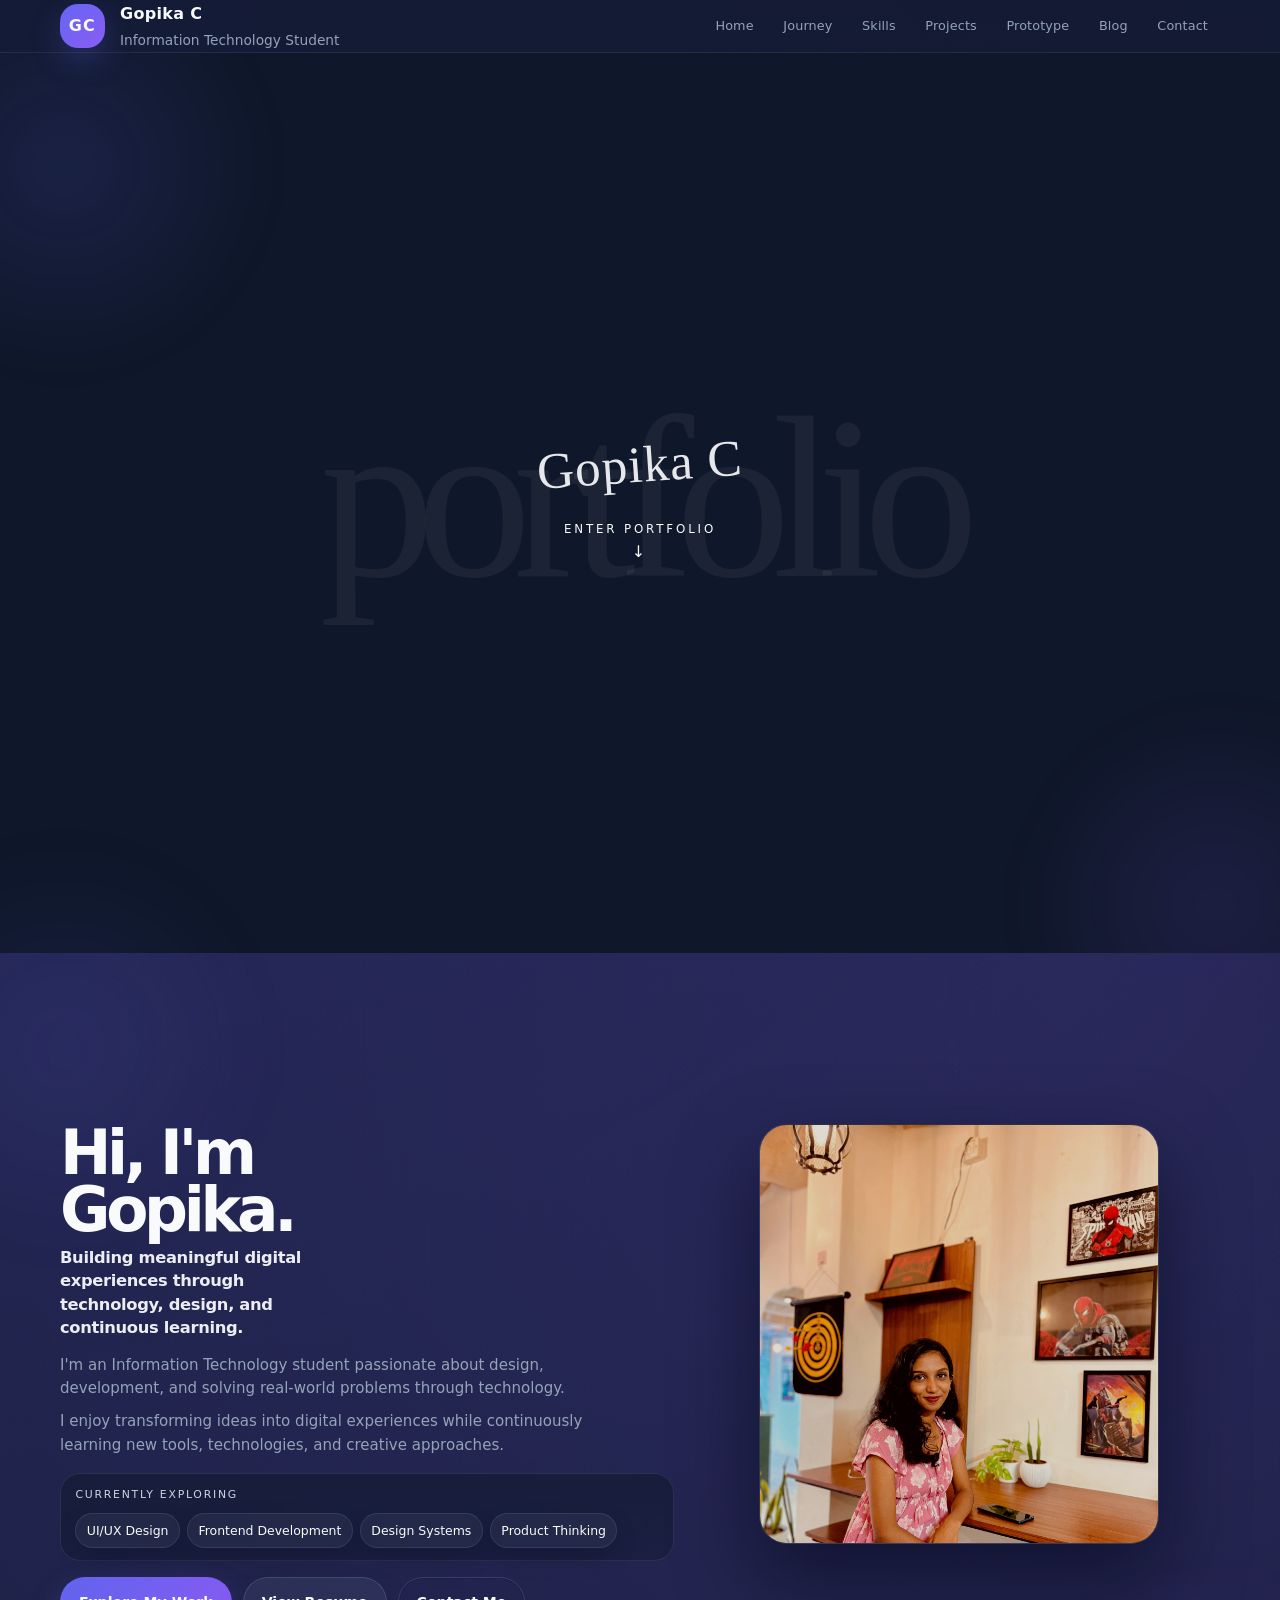
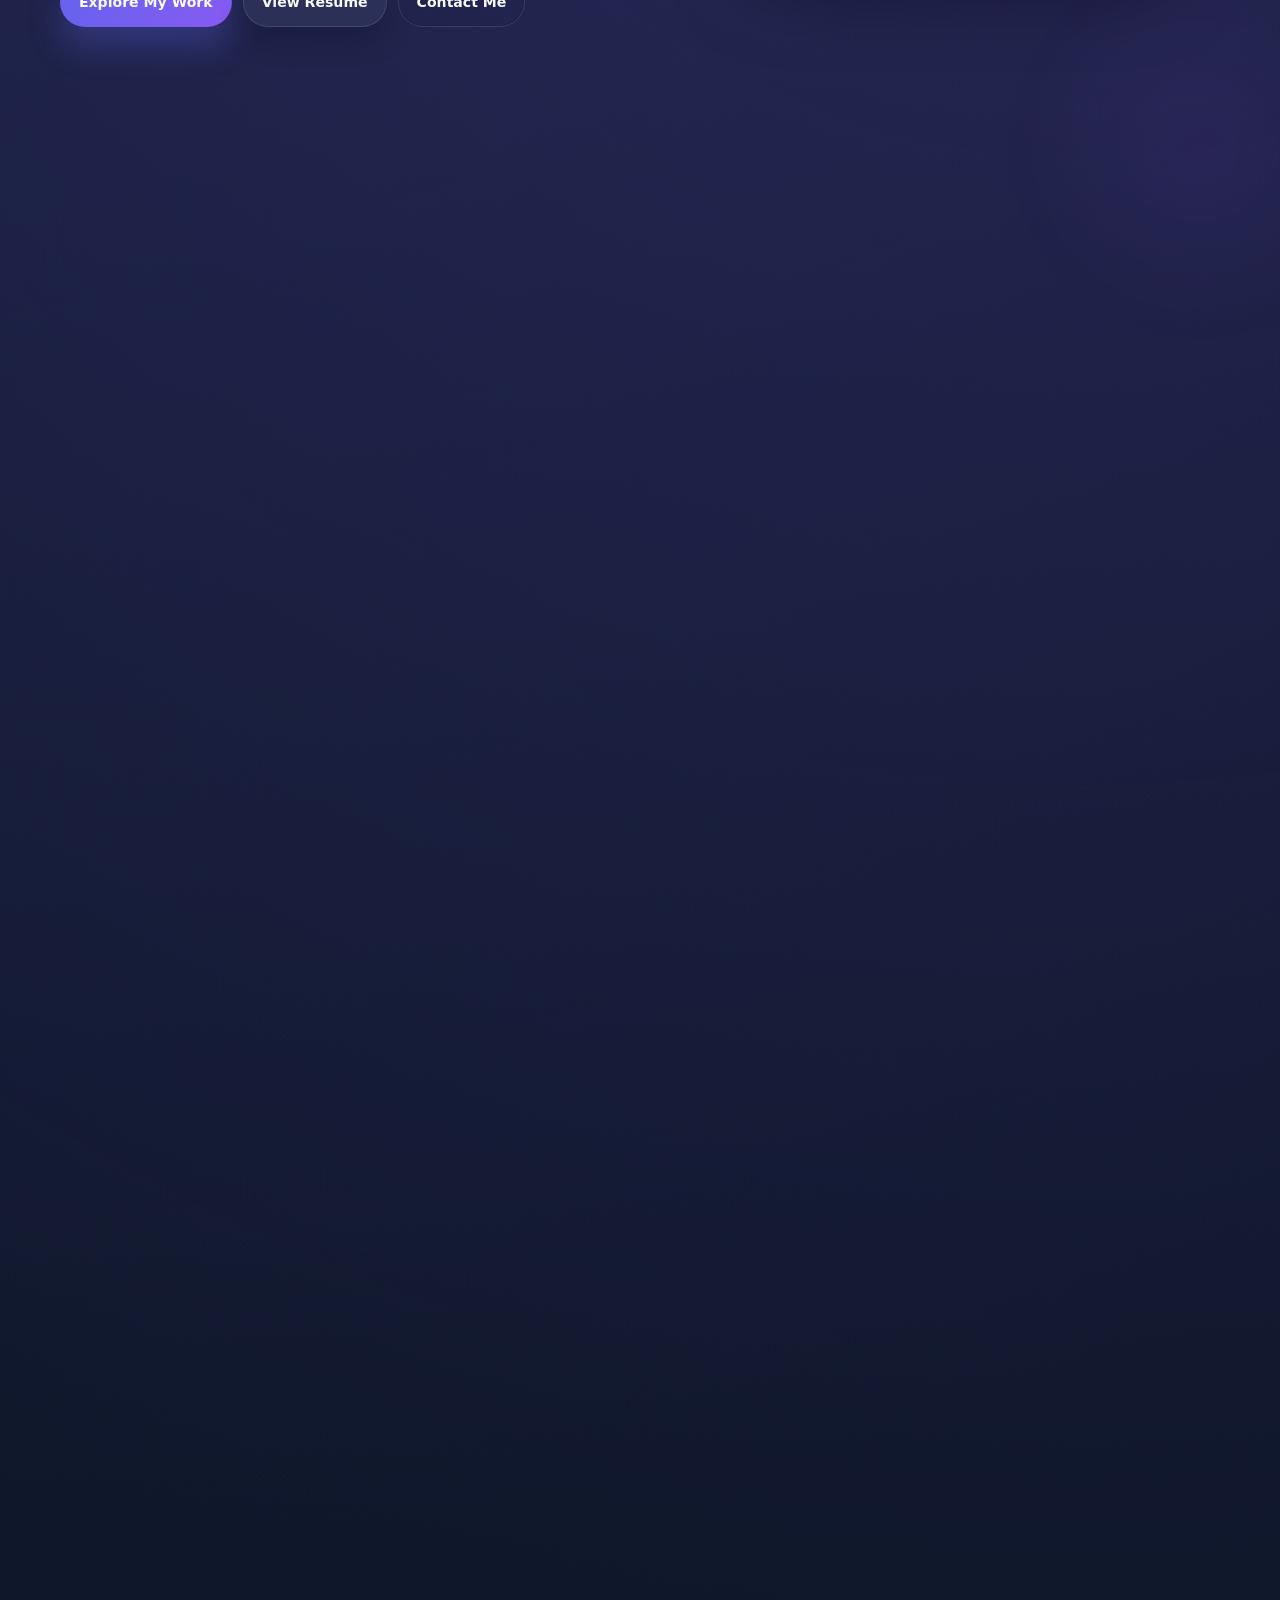
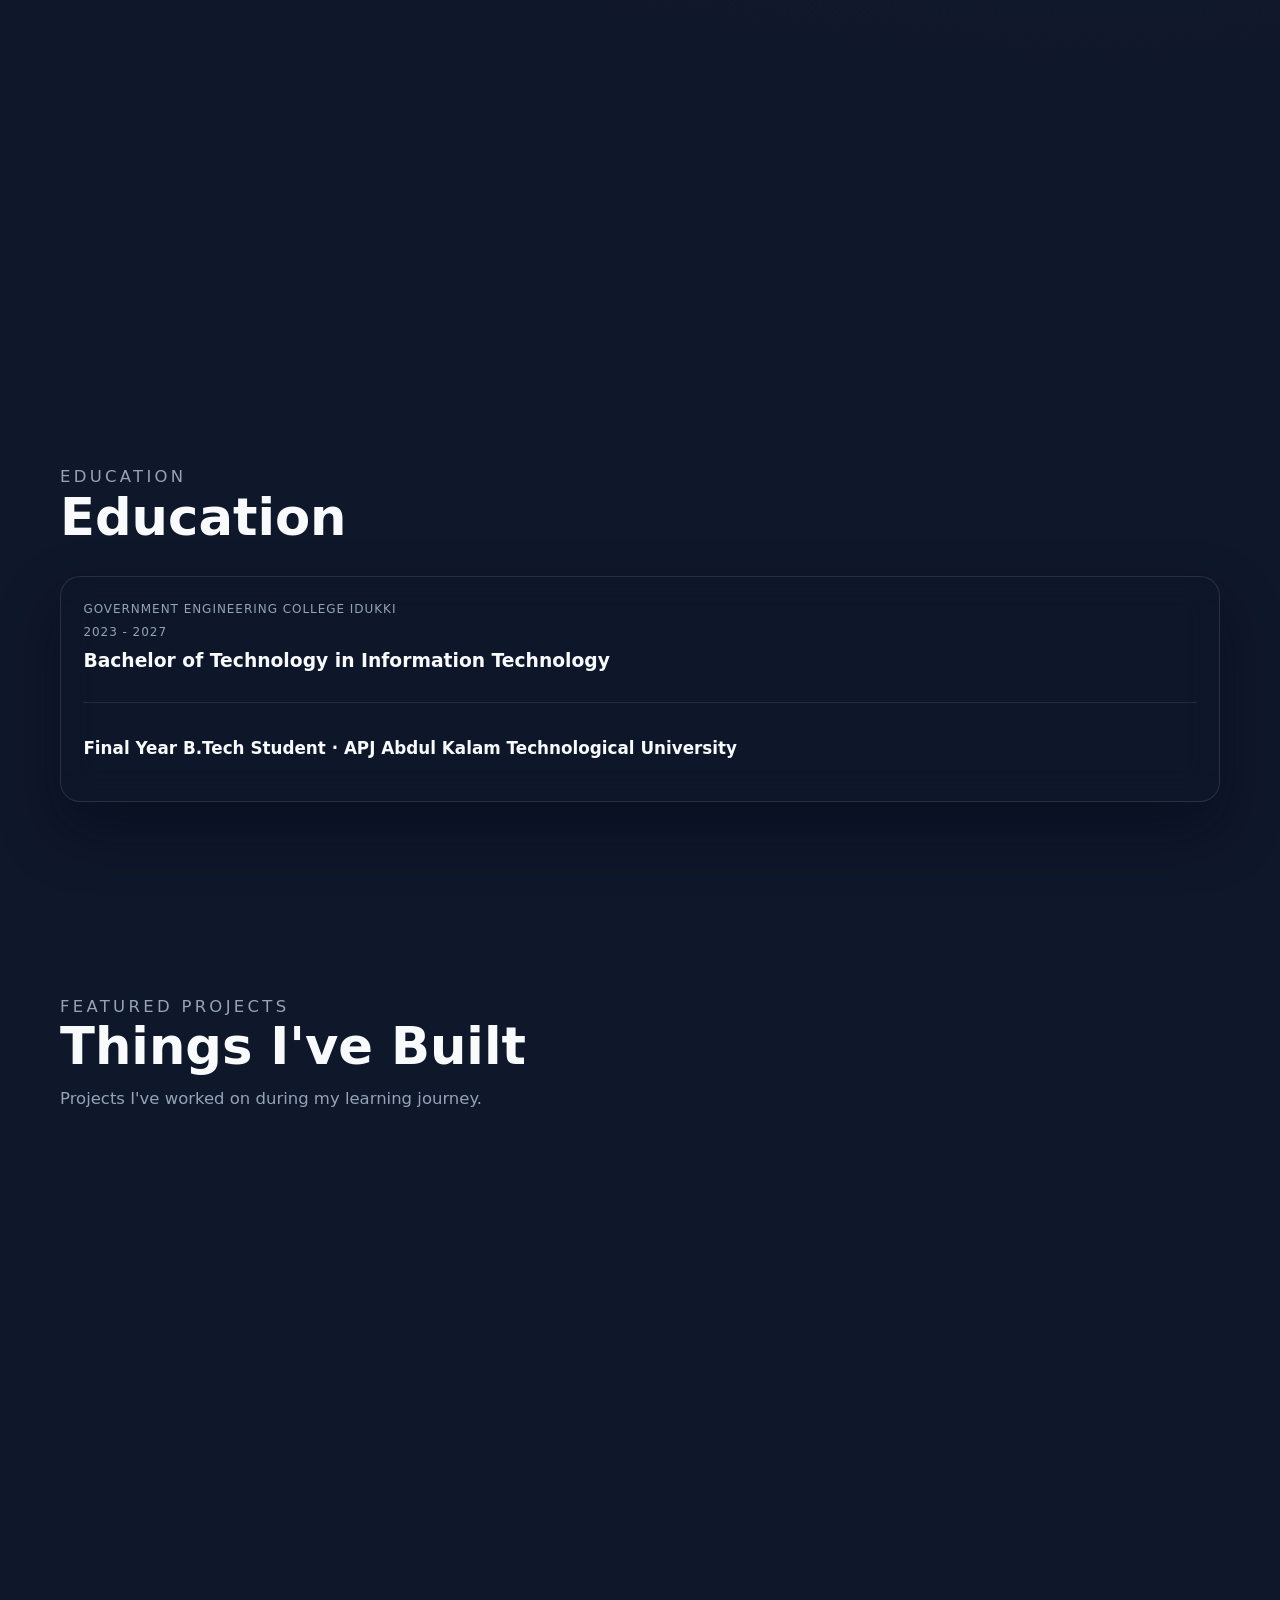
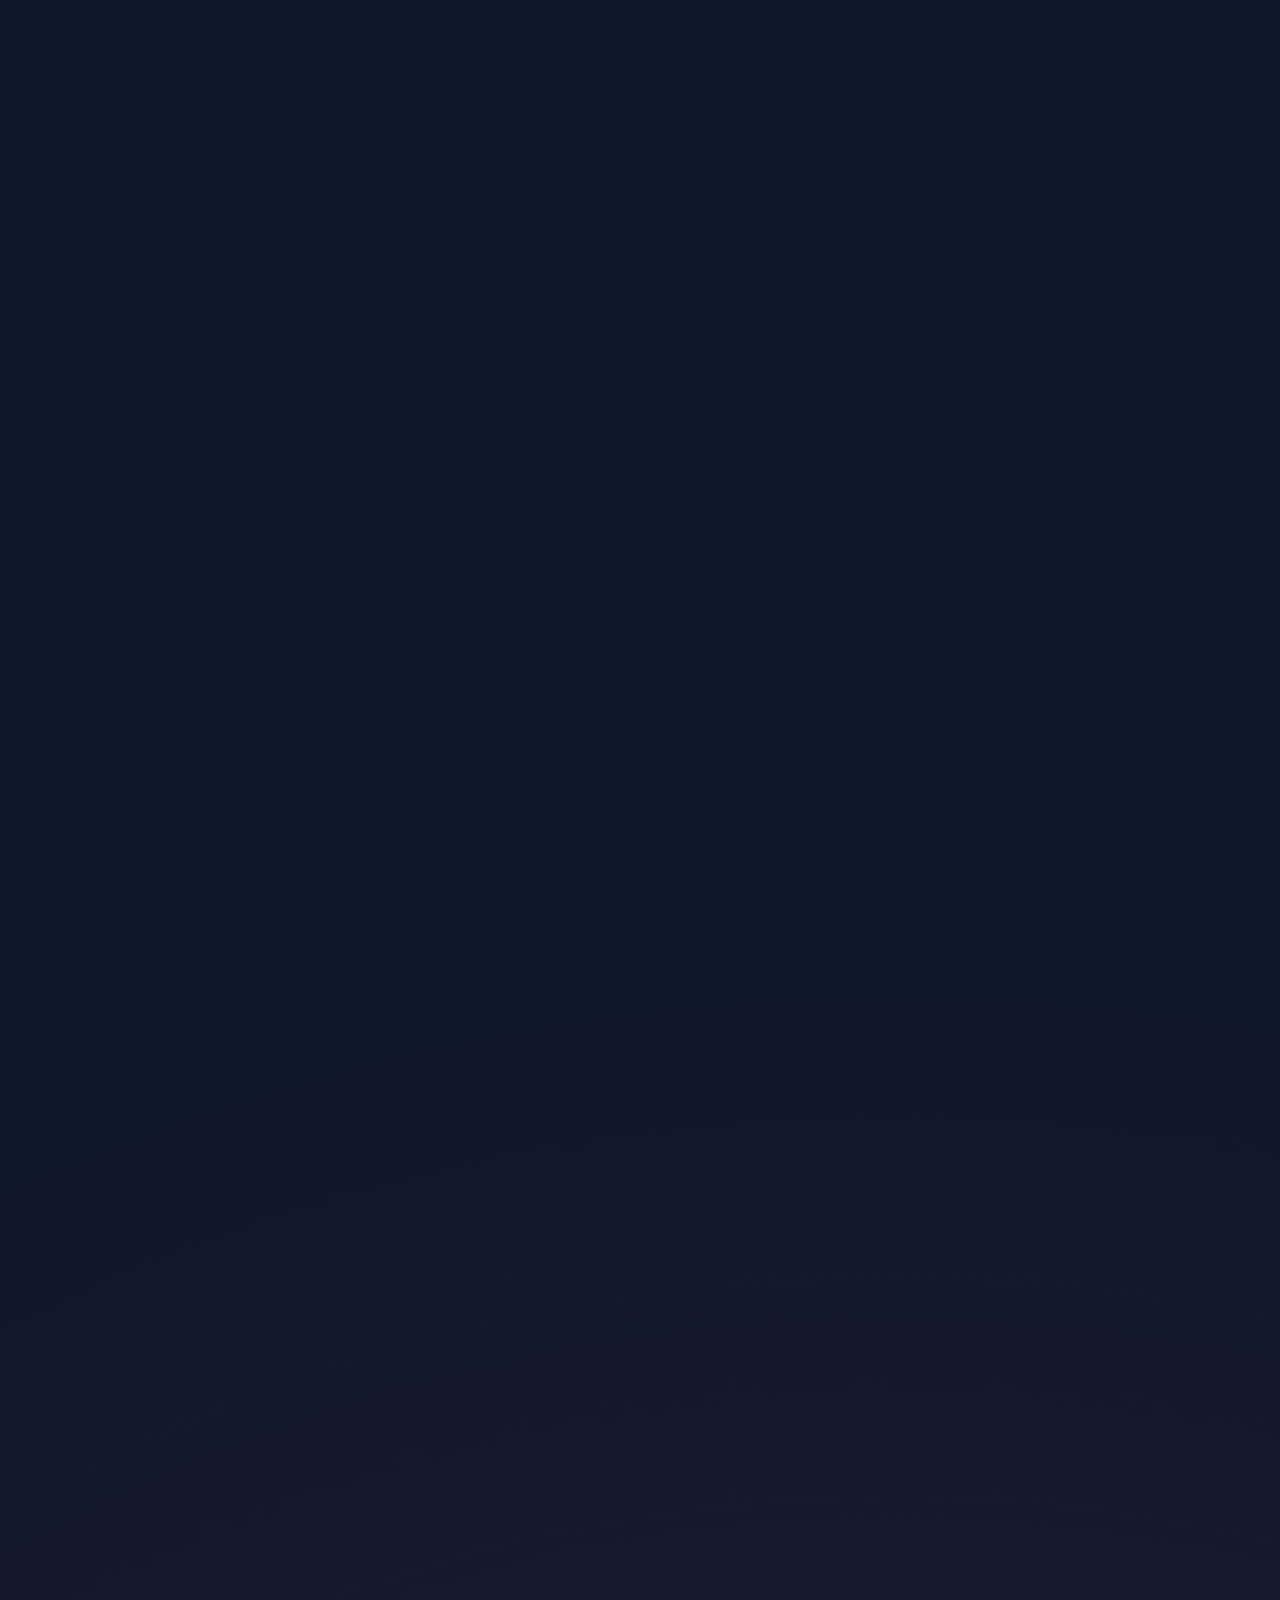
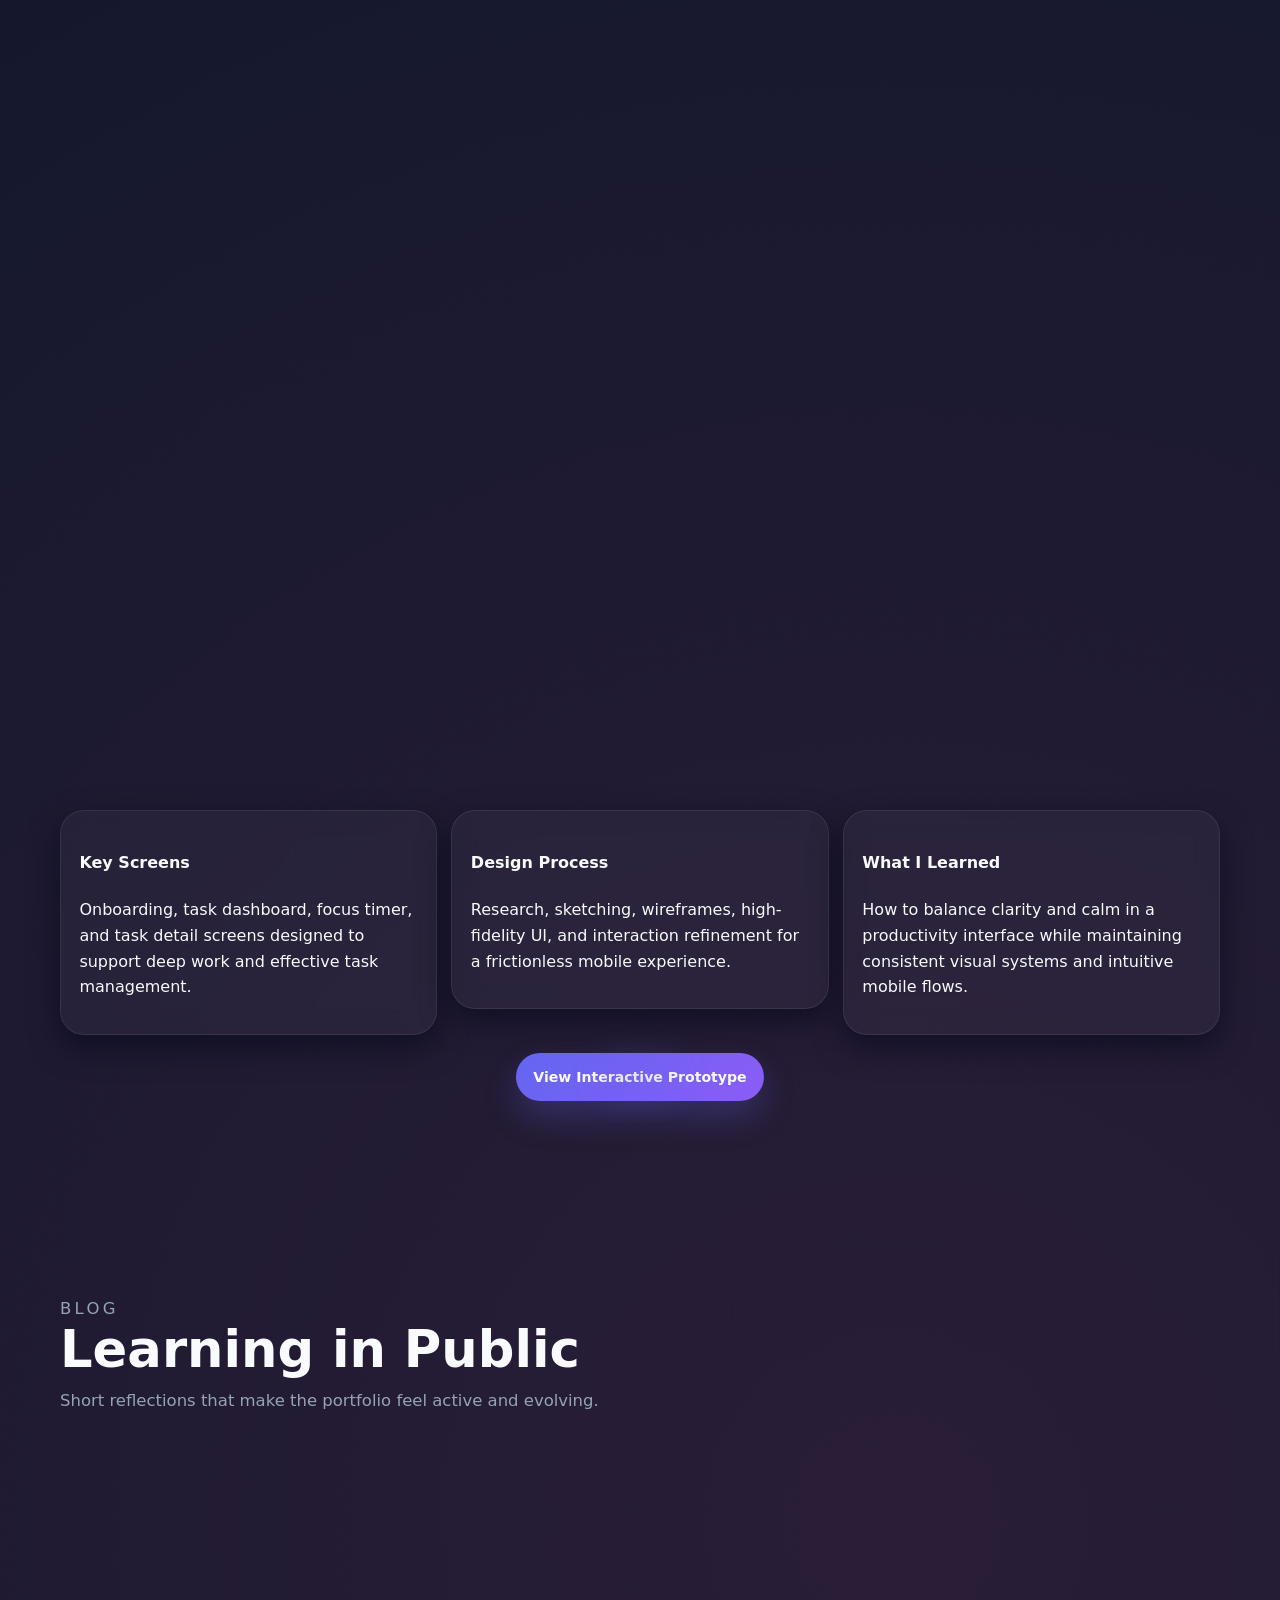
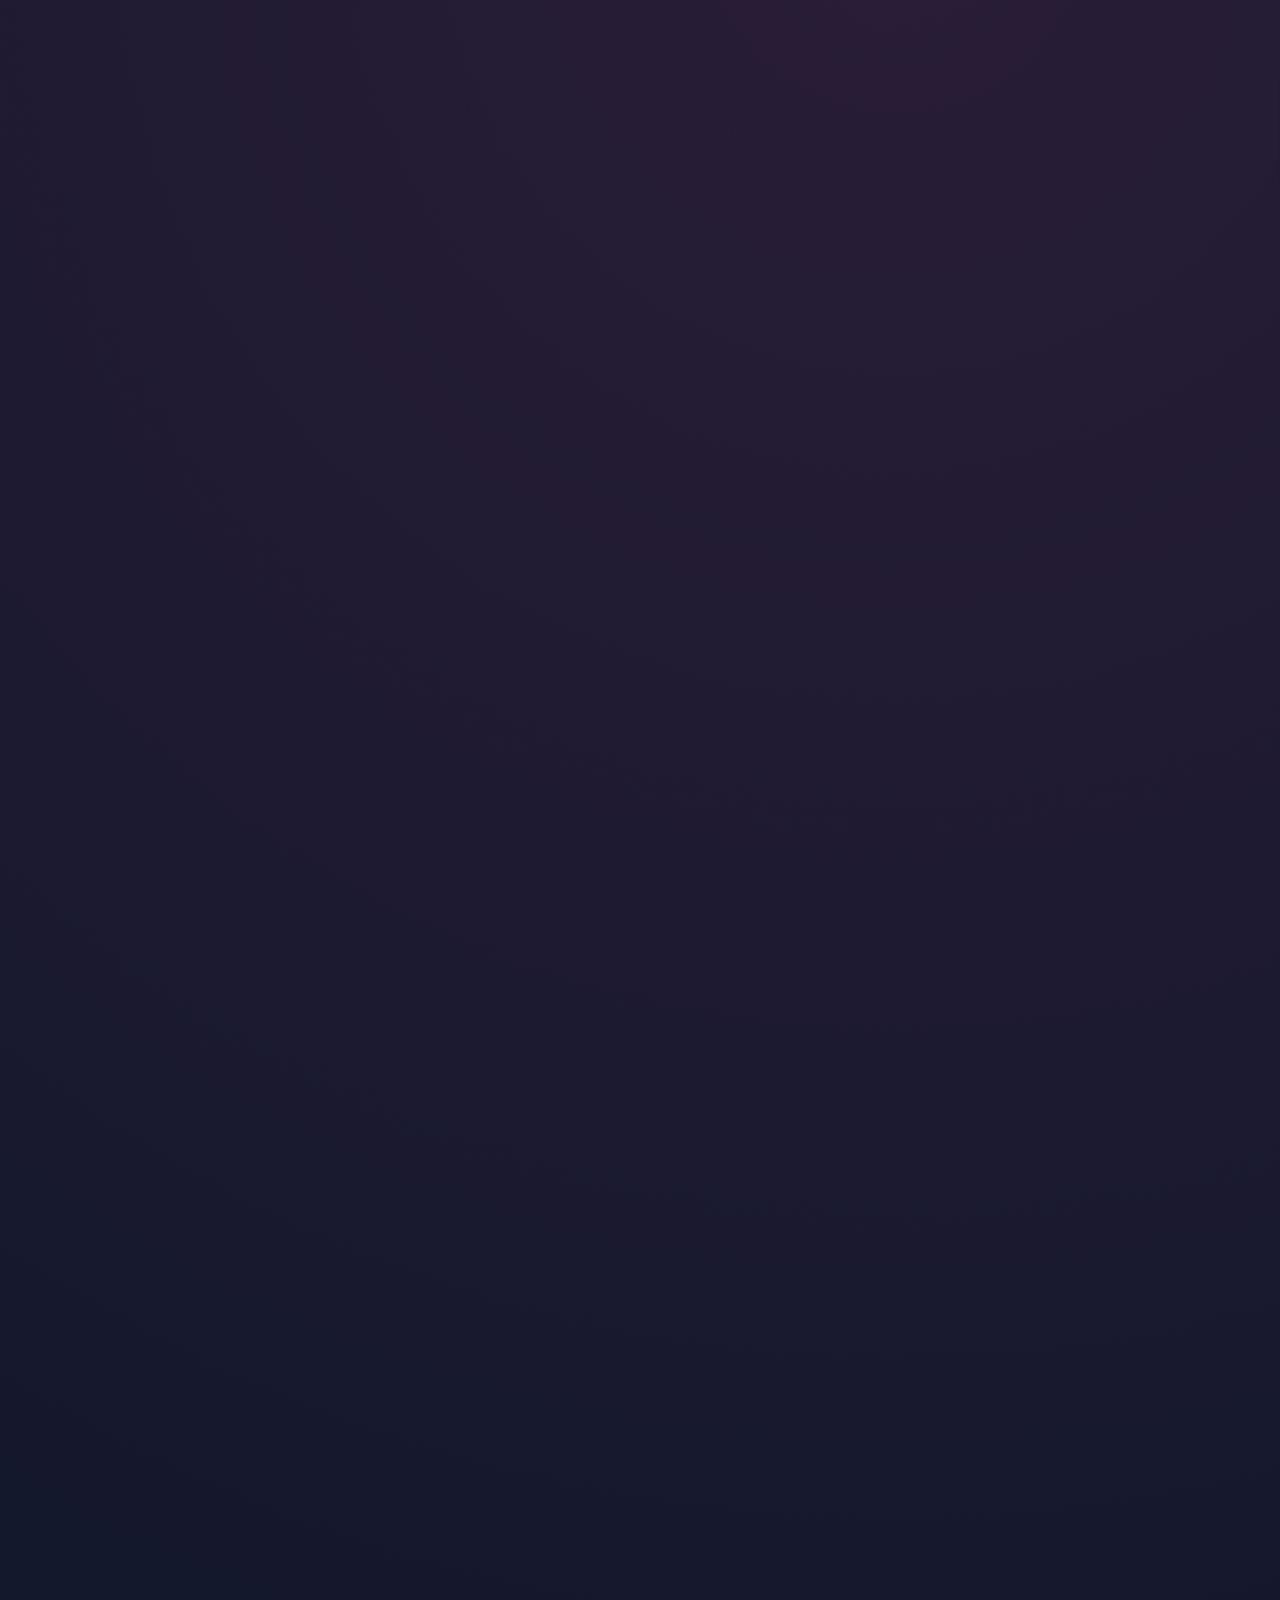
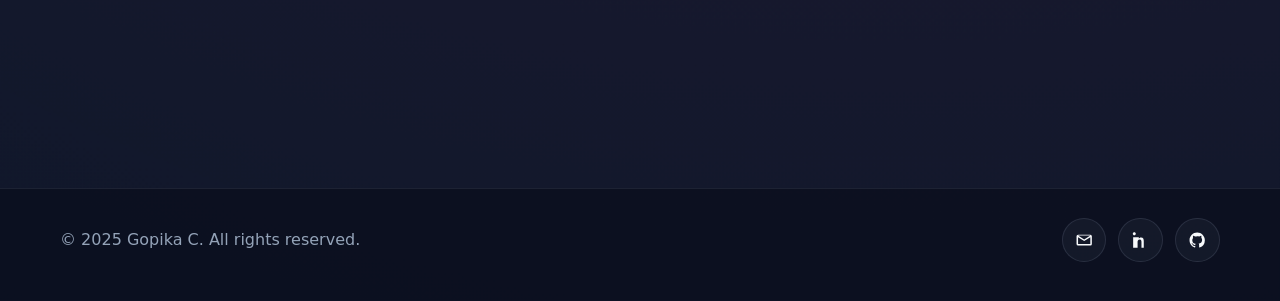
==== commit 9bf11ea3: "Add Pulse Daily Summary Bot project" ====
--- a/index.html
+++ b/index.html
@@ -413,6 +413,105 @@
             </div>
           </article>
 
+          <article class="project-card featured reveal">
+            <div class="project-visual project-visual--pulse">
+               <h3>Pulse – Daily Summary Bot</h3>
+  <div class="pulse-preview">
+    <div class="pulse-preview__header">
+      <span>⚡ PULSE</span>
+      <span>LIVE</span>
+    </div>
+
+    <div class="pulse-preview__body">
+      <h4>PULSE DAILY SUMMARY</h4>
+
+      <div class="pulse-item">
+        <strong>📅 Date</strong>
+        <p>2026-06-11</p>
+      </div>
+
+      <div class="pulse-item">
+        <strong>🌦️ Weather</strong>
+        <p>Palakkad: +30°C</p>
+      </div>
+
+      <div class="pulse-item">
+        <strong>💡 Quote of the Day</strong>
+        <p>"Everything that is done in the world is done by hope."</p>
+      </div>
+
+      <div class="pulse-status">
+        ✅ Automated via GitHub Actions
+      </div>
+    </div>
+  </div>
+</div>
+  <div class="project-content">
+    <div class="project-topline">
+      <span class="badge">Python</span>
+      <span class="badge">API</span>
+      <span class="badge">GitHub Actions</span>
+      <span class="badge">Automation</span>
+    </div>
+
+    
+
+    <div class="project-actions project-actions--compact">
+      <a class="btn btn-secondary btn-secondary--ghost"
+         href="https://github.com/cgopika/portfolio">
+         View Repository
+      </a>
+    </div>
+
+    <p class="project-description">
+      A Python automation bot that fetches live weather and motivational quotes,
+      generates a daily summary, and runs automatically using GitHub Actions.
+    </p>
+
+    <div class="project-grid-insights">
+      <section>
+        <h4>Project Overview</h4>
+        <p>
+          Pulse automatically collects weather information and a motivational quote,
+          then generates a daily summary report.
+        </p>
+      </section>
+
+      <section>
+        <h4>Features</h4>
+        <ul>
+          <li>Live Weather Data</li>
+          <li>Motivational Quote API</li>
+          <li>Automated Daily Reports</li>
+          <li>GitHub Actions Scheduling</li>
+        </ul>
+      </section>
+
+      <section>
+         <h4> Technical Highlights</h4>
+            <ul>
+              <li>Python Automation</li>
+              <li>REST API Integration</li>
+              <li>Error Handling</li>
+              <li>Scheduled Workflows</li>
+              <li>GitHub Actions CI/CD</li>
+            </ul>
+      </section>
+
+      <section>
+        <h4>Automation Workflow</h4>
+       <ol>
+        <li>GitHub Actions starts</li>
+        <li> Weather API is called</li>
+        <li> Quote API is called</li>
+        <li>Summary is generated</li>
+        <li>Report is published</li>
+
+       </ol>
+      </section>
+    </div>
+  </div>
+</article>
          
         </div>
       </div>
--- a/style.css
+++ b/style.css
@@ -1758,7 +1758,48 @@
   border-radius: inherit;
   background: linear-gradient(135deg, var(--success), var(--primary));
 }
-
+.project-visual--pulse {
+  display: flex;
+  justify-content: center;
+  align-items: center;
+  min-height: 500px;
+}
+
+.pulse-preview {
+  width: 320px;
+  border-radius: 24px;
+  padding: 24px;
+  background: rgba(15, 23, 42, 0.9);
+  border: 1px solid rgba(255,255,255,0.08);
+  box-shadow: 0 20px 60px rgba(0,0,0,0.35);
+}
+
+.pulse-preview__header {
+  display: flex;
+  justify-content: space-between;
+  margin-bottom: 20px;
+  font-weight: 700;
+}
+
+.pulse-preview__body h4 {
+  margin-bottom: 20px;
+}
+
+.pulse-item {
+  margin-bottom: 16px;
+}
+
+.pulse-item p {
+  margin-top: 6px;
+  margin-bottom: 0;
+}
+
+.pulse-status {
+  margin-top: 20px;
+  padding: 12px;
+  border-radius: 12px;
+  background: rgba(34,197,94,0.15);
+}
 .prototype-grid {
   display: grid;
   grid-template-columns: 1fr 1.3fr;
@@ -2135,10 +2176,9 @@
 }
 
 .blog-card__expanded {
-  display: block;
   max-height: 0;
+  overflow: hidden;
   opacity: 0;
-  overflow: hidden;
   transition: max-height 0.4s ease, opacity 0.3s ease;
 }
 
@@ -2148,8 +2188,8 @@
 }
 
 .blog-card.is-expanded .blog-card__expanded {
+  max-height: 500px;
   opacity: 1;
-  max-height: 1000px;
 }
 
 .blog-articles {
